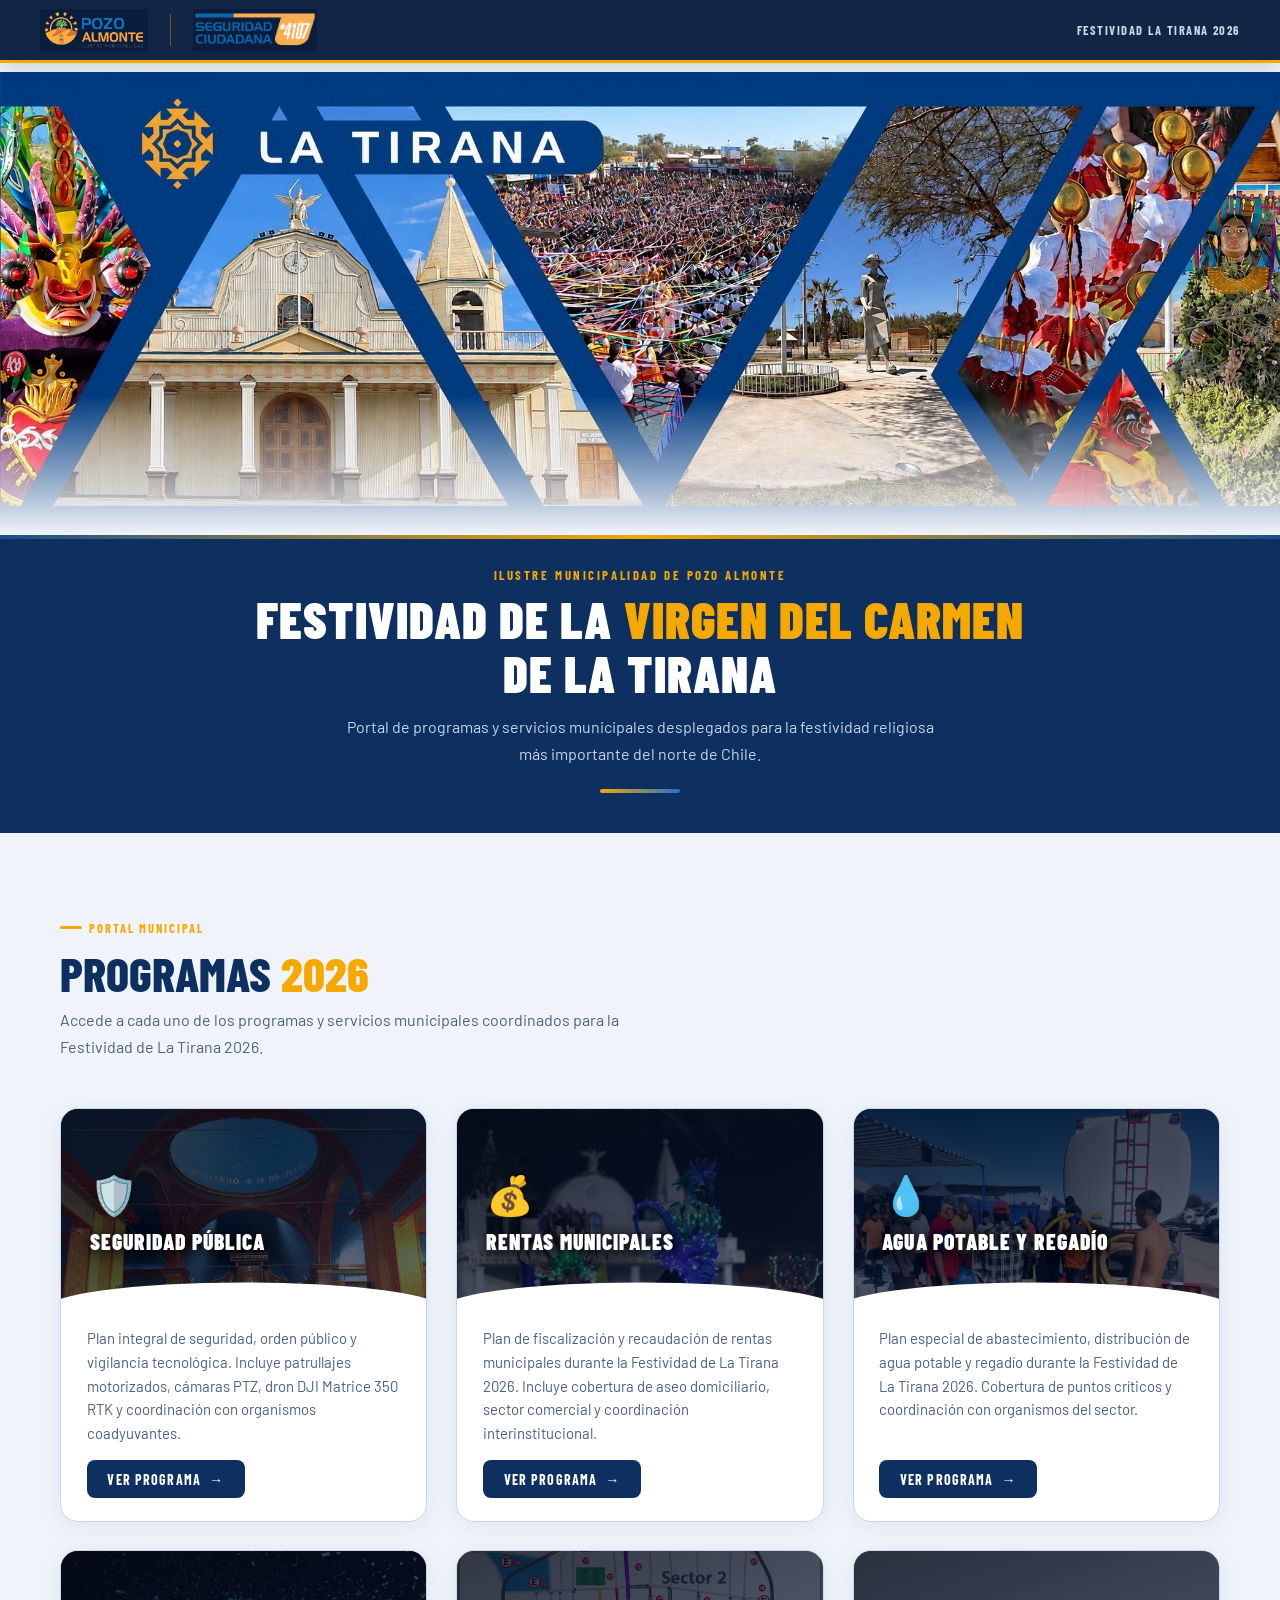
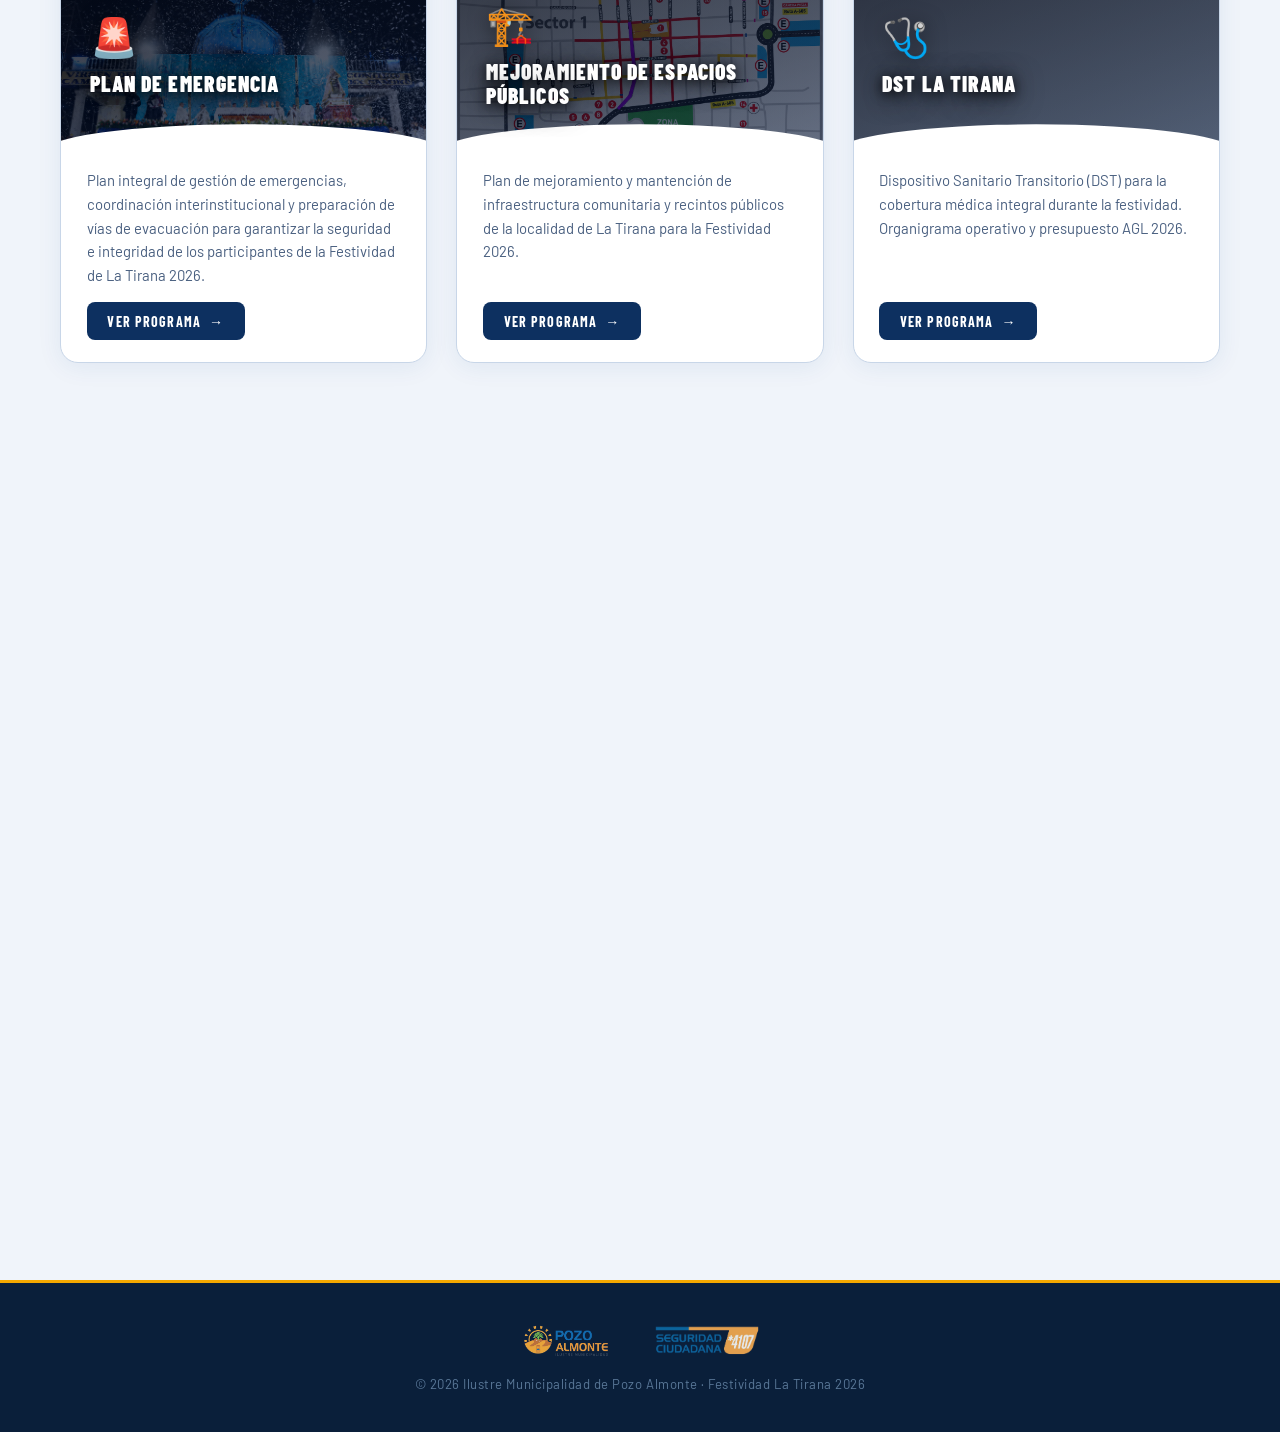
==== index.html @ 6955aa44 "Fix: estructura HTML cards - corrige tags de cierre faltantes - Residuos: elimina </a> duplicado - E" ====
﻿<!DOCTYPE html>
<html lang="es">
<head>
<meta charset="UTF-8">
<meta name="viewport" content="width=device-width, initial-scale=1.0">
<title>Festividad de La Tirana 2026 – Programas Municipales</title>
<link href="https://fonts.googleapis.com/css2?family=Barlow+Condensed:wght@400;600;700;800;900&family=Barlow:wght@300;400;500;600&display=swap" rel="stylesheet">

  <link rel="stylesheet" href="assets/css/index.css">
</head>
<body>

<!-- NAVBAR -->
<nav>
  <div class="nav-logos">
    <img src="[data-uri]" alt="Municipalidad Pozo Almonte">
    <div class="nav-sep"></div>
    <img src="[data-uri]" alt="Seguridad Ciudadana *4107">
  </div>
  <div class="nav-title">Festividad La Tirana 2026</div>
</nav>

<!-- HERO BANNER -->
<div class="hero">
  <img class="hero-img" src="[data-uri]" alt="Festividad de La Tirana 2026">
</div>

<!-- INTRO STRIP -->
<div class="intro-strip">
  <p class="intro-eyebrow">Ilustre Municipalidad de Pozo Almonte</p>
  <h1 class="intro-title">Festividad de la <em>Virgen del Carmen</em><br>de La Tirana</h1>
  <p class="intro-sub">Portal de programas y servicios municipales desplegados para la festividad religiosa m&#225;s importante del norte de Chile.</p>
  <div class="intro-divider"></div>
</div>


<!-- PROGRAMAS -->
<section id="programas">
  <div class="container">
    <div class="section-tag">Portal Municipal</div>
    <h2 class="section-title">Programas <span>2026</span></h2>
    <p class="section-desc">Accede a cada uno de los programas y servicios municipales coordinados para la Festividad de La Tirana 2026.</p>

    <div class="programas-grid">

      <!-- SEGURIDAD PÚBLICA — FEATURED -->
      <a href="PlanSeguridad.html" class="prog-card card-seguridad reveal">
        <div class="prog-card-header">
          <div class="prog-icon">&#x1F6E1;&#xFE0F;</div>
          <h3>Seguridad P&#250;blica</h3>
        </div>
        <div class="prog-card-body">
          <p>Plan integral de seguridad, orden p&#250;blico y vigilancia tecnol&#243;gica. Incluye patrullajes motorizados, c&#225;maras PTZ, dron DJI Matrice 350 RTK y coordinaci&#243;n con organismos coadyuvantes.</p>
          <span class="prog-btn">Ver Programa</span>
        </div>
      </a>

      <!-- RENTAS MUNICIPALES -->
      <a href="PlanRentas.html" class="prog-card card-rentas reveal">
        <div class="prog-card-header">
          <div class="prog-icon">&#x1F4B0;</div>
          <h3>Rentas Municipales</h3>
        </div>
        <div class="prog-card-body">
          <p>Plan de fiscalizaci&#243;n y recaudaci&#243;n de rentas municipales durante la Festividad de La Tirana 2026. Incluye cobertura de aseo domiciliario, sector comercial y coordinaci&#243;n interinstitucional.</p>
          <span class="prog-btn">Ver Programa</span>
        </div>
      </a>

      <!-- AGUA POTABLE Y REGADÍO -->
      <a href="PlanAgua.html" class="prog-card card-agua reveal">
        <div class="prog-card-header">
          <div class="prog-icon">&#x1F4A7;</div>
          <h3>Agua Potable y Regad&#237;o</h3>
        </div>
        <div class="prog-card-body">
          <p>Plan especial de abastecimiento, distribuci&#243;n de agua potable y regad&#237;o durante la Festividad de La Tirana 2026. Cobertura de puntos cr&#237;ticos y coordinaci&#243;n con organismos del sector.</p>
          <span class="prog-btn">Ver Programa</span>
        </div>
      </a>

      <!-- EMERGENCIA -->
      <a href="PlanEmergencia.html" class="prog-card card-emergencia reveal">
        <div class="prog-card-header">
          <div class="prog-icon">&#x1F6A8;</div>
          <h3>Plan de Emergencia</h3>
        </div>
        <div class="prog-card-body">
          <p>Plan integral de gesti&#243;n de emergencias, coordinaci&#243;n interinstitucional y preparaci&#243;n de v&#237;as de evacuaci&#243;n para garantizar la seguridad e integridad de los participantes de la Festividad de La Tirana 2026.</p>
          <span class="prog-btn">Ver Programa</span>
        </div>
      </a>

      <!-- MEJORAMIENTO -->
      <a href="PlanMejoramiento.html" class="prog-card card-mejoramiento reveal">
        <div class="prog-card-header">
          <div class="prog-icon">&#x1F3D7;&#xFE0F;</div>
          <h3>Mejoramiento de Espacios P&#250;blicos</h3>
        </div>
        <div class="prog-card-body">
          <p>Plan de mejoramiento y mantenci&#243;n de infraestructura comunitaria y recintos p&#250;blicos de la localidad de La Tirana para la Festividad 2026.</p>
          <span class="prog-btn">Ver Programa</span>
        </div>
      </a>

      <!-- DISPOSITIVO SALUD DST -->
      <a href="PlanSalud.html" class="prog-card reveal">
        <div class="prog-card-header">
          <div class="prog-icon">&#x1FA7A;</div>
          <h3>DST La Tirana</h3>
        </div>
        <div class="prog-card-body">
          <p>Dispositivo Sanitario Transitorio (DST) para la cobertura m&#233;dica integral durante la festividad. Organigrama operativo y presupuesto AGL 2026.</p>
          <span class="prog-btn">Ver Programa</span>
        </div>
      </a>

      <a href="PlanResiduos.html" class="prog-card card-residuos reveal">
        <div class="prog-card-header">
          <div class="prog-icon">&#x1F6AE;</div>
          <h3>Recolecci&#243;n de Residuos Domiciliarios</h3>
        </div>
        <div class="prog-card-body">
          <p>Programa de limpieza y mantenci&#243;n de espacios p&#250;blicos, instalaci&#243;n de contenedores y coordinaci&#243;n de cuadrillas durante los d&#237;as de mayor concurrencia.</p>
          <span class="prog-btn">Ver Programa</span>
        </div>
      </a>

      <div class="prog-card reveal">
        <div class="prog-card-header">
          <div class="prog-icon">&#x1F6D1;</div>
          <h3>Estacionamientos</h3>
        </div>
        <div class="prog-card-body">
          <p>Plan de control y organizaci&#243;n de estacionamientos en la localidad de La Tirana, garantizando el orden vial y la seguridad de los asistentes durante la festividad.</p>
          <span class="prog-btn" style="background:#6080a0;cursor:default;">Pr&#243;ximamente</span>
        </div>
      </div>

      <div class="prog-card reveal">
        <div class="prog-card-header">
          <div class="prog-icon">&#x1F6A7;</div>
          <h3>Barreras</h3>
        </div>
        <div class="prog-card-body">
          <p>Instalaci&#243;n de barreras para el control de acceso al poblado de La Tirana, regulando el ingreso vehicular y peatonal durante el desarrollo de la festividad.</p>
          <span class="prog-btn" style="background:#6080a0;cursor:default;">Pr&#243;ximamente</span>
        </div>
      </div>

      <div class="prog-card reveal">
        <div class="prog-card-header">
          <div class="prog-icon">&#x1F91D;</div>
          <h3>Atenci&#243;n al Peregrino</h3>
        </div>
        <div class="prog-card-body">
          <p>Puntos de informaci&#243;n, orientaci&#243;n y asistencia social para peregrinos y visitantes, con especial atenci&#243;n a adultos mayores, discapacitados y menores.</p>
          <span class="prog-btn" style="background:#6080a0;cursor:default;">Pr&#243;ximamente</span>
        </div>
      </div>

    </div>
  </div>
</section>

<!-- FOOTER -->
<footer>
  <div style="display:flex;justify-content:center;align-items:center;flex-wrap:wrap;gap:1rem;">
    <img src="[data-uri]" alt="Municipalidad Pozo Almonte">
    <img src="[data-uri]" alt="Seguridad Ciudadana">
  </div>
  <p class="footer-copy">&#169; 2026 Ilustre Municipalidad de Pozo Almonte &#183; Festividad La Tirana 2026</p>
</footer>


  <script src="assets/js/index.js"></script>
</body>
</html>
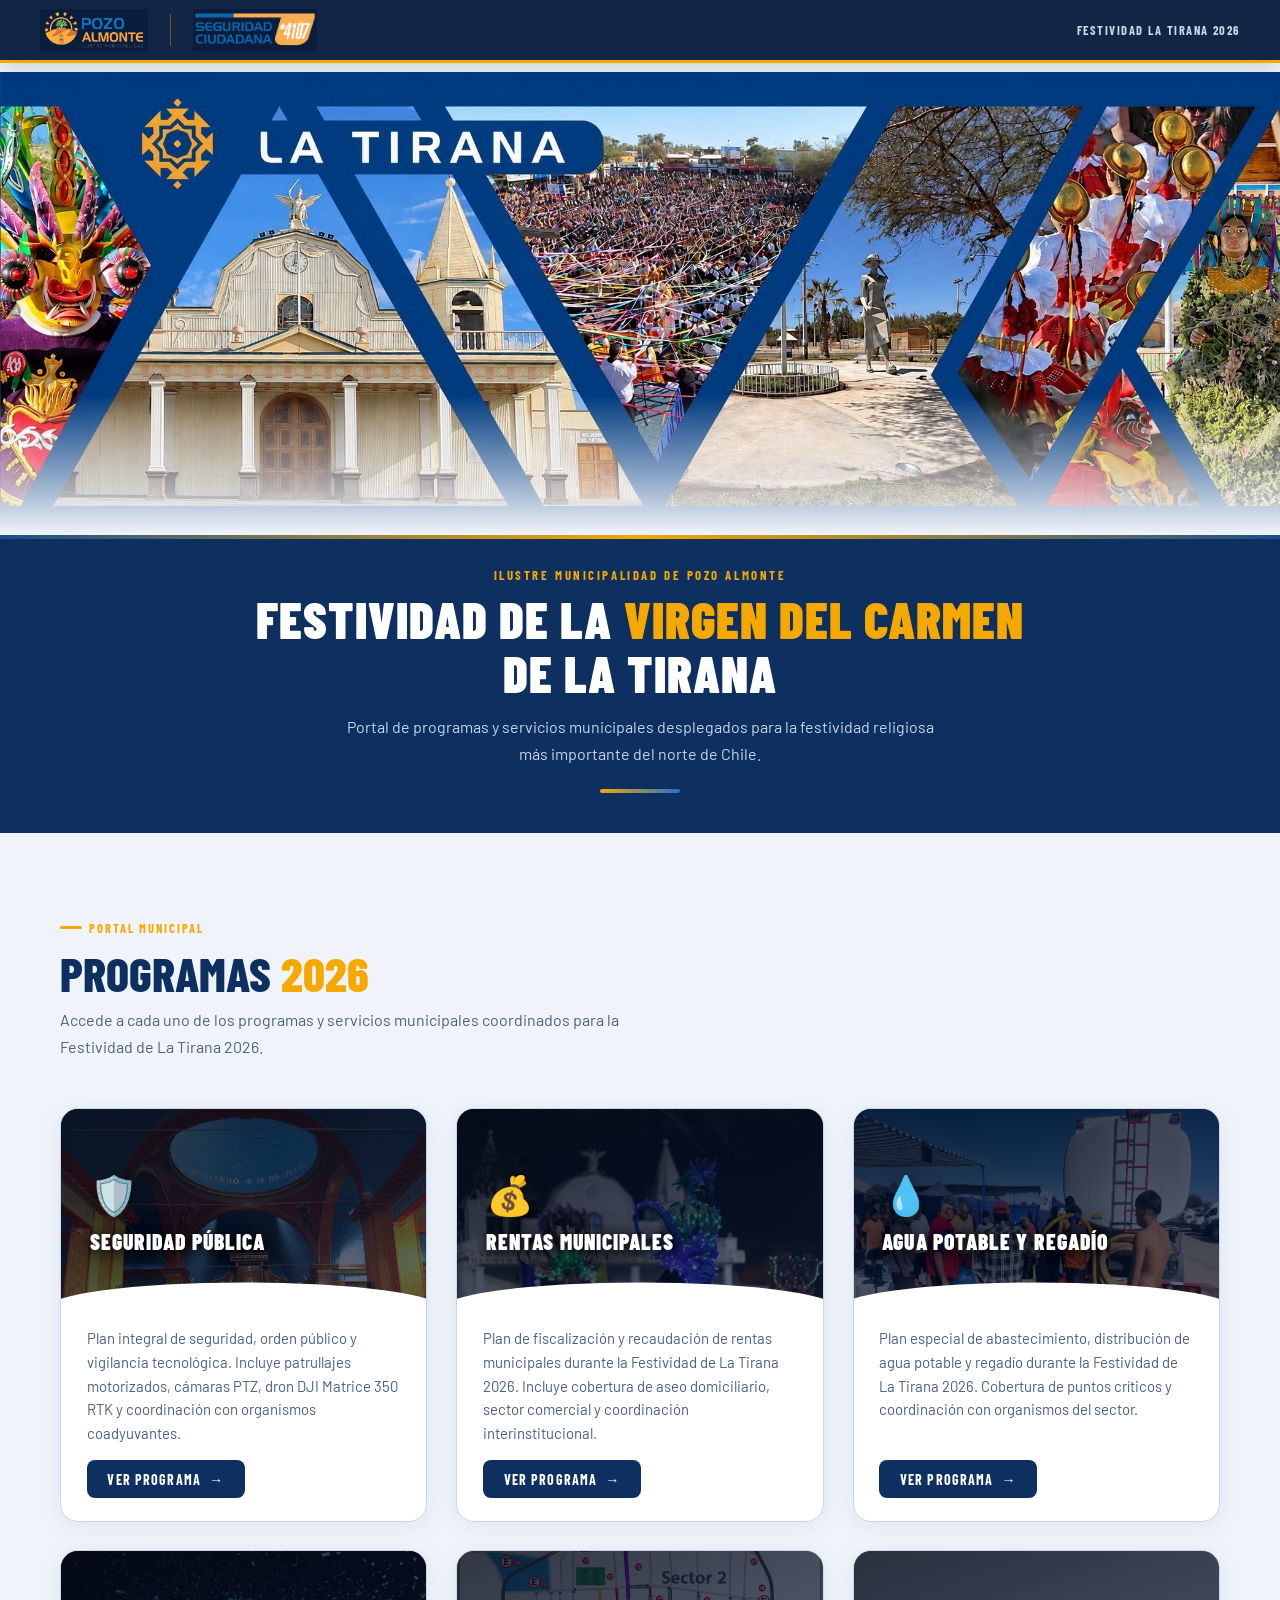
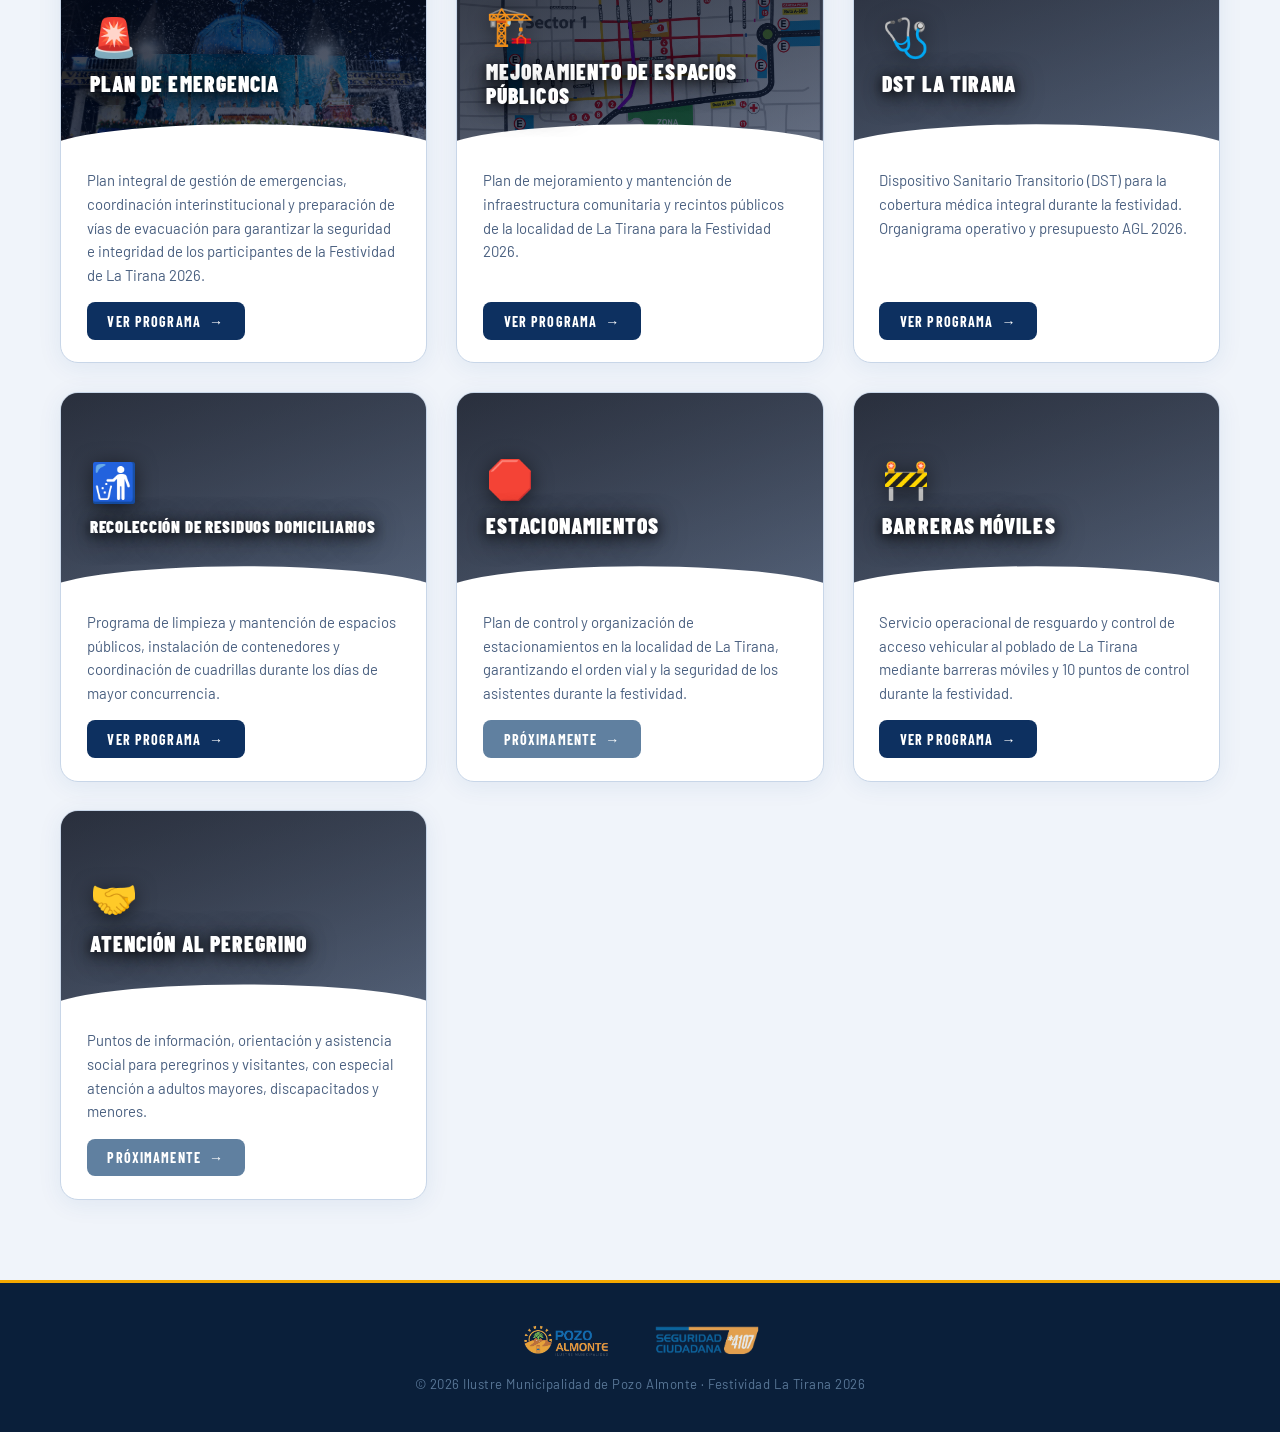
==== commit d65aebd8: "Agrega PlanBarreras y actualiza PlanRentas, PlanMejoramiento e index - PlanBarreras.html: nuevo plan" ====
--- a/index.html
+++ b/index.html
@@ -137,16 +137,16 @@
         </div>
       </div>
 
-      <div class="prog-card reveal">
+      <a href="PlanBarreras.html" class="prog-card card-barreras reveal">
         <div class="prog-card-header">
           <div class="prog-icon">&#x1F6A7;</div>
-          <h3>Barreras</h3>
+          <h3>Barreras M&#243;viles</h3>
         </div>
         <div class="prog-card-body">
-          <p>Instalaci&#243;n de barreras para el control de acceso al poblado de La Tirana, regulando el ingreso vehicular y peatonal durante el desarrollo de la festividad.</p>
-          <span class="prog-btn" style="background:#6080a0;cursor:default;">Pr&#243;ximamente</span>
+          <p>Servicio operacional de resguardo y control de acceso vehicular al poblado de La Tirana mediante barreras m&#243;viles y 10 puntos de control durante la festividad.</p>
+          <span class="prog-btn">Ver Programa</span>
         </div>
-      </div>
+      </a>
 
       <div class="prog-card reveal">
         <div class="prog-card-header">
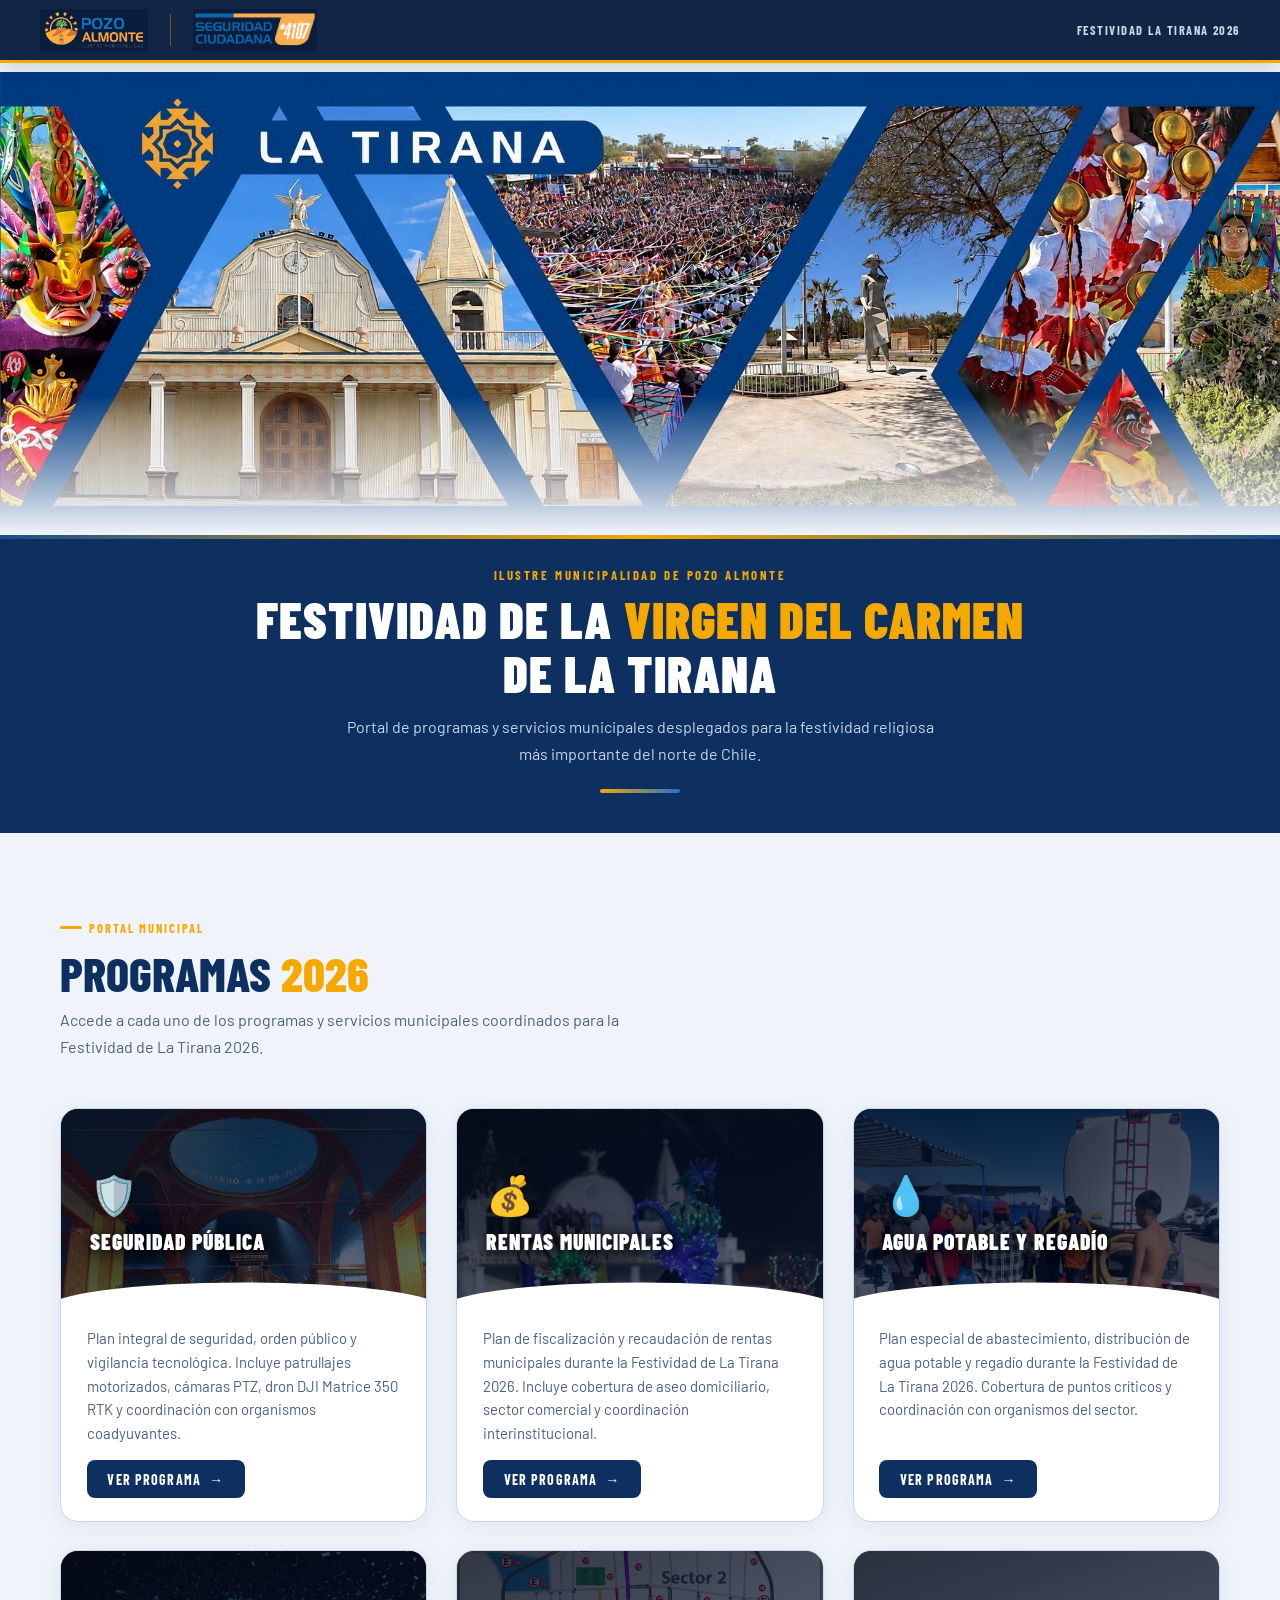
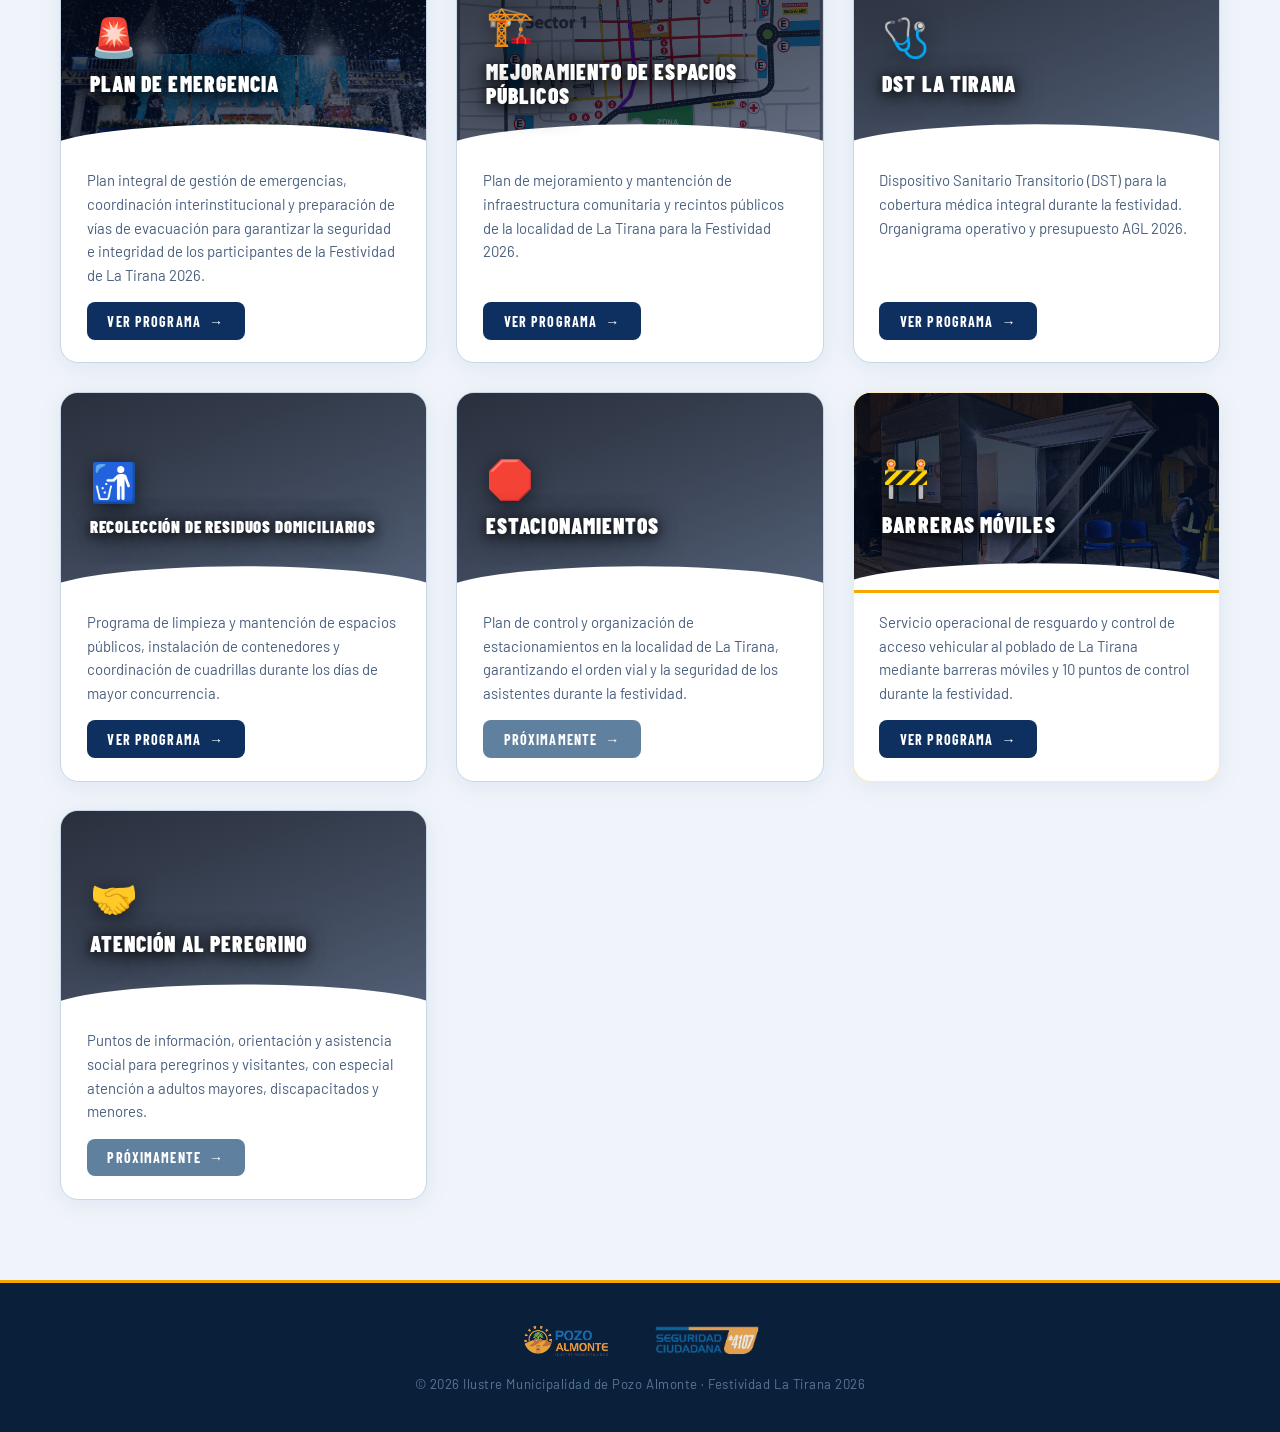
==== commit a27f6478: "index: card Barreras Móviles con imagen hero y diseño consistente - Inline background-image con Barr" ====
--- a/index.html
+++ b/index.html
@@ -138,7 +138,7 @@
       </div>
 
       <a href="PlanBarreras.html" class="prog-card card-barreras reveal">
-        <div class="prog-card-header">
+        <div class="prog-card-header" style="background-image:linear-gradient(160deg,rgba(4,9,22,0.62) 0%,rgba(5,18,50,0.48) 100%),url(assets/img/Barreras.png);background-size:cover;background-position:center;">
           <div class="prog-icon">&#x1F6A7;</div>
           <h3>Barreras M&#243;viles</h3>
         </div>
--- a/assets/css/index.css
+++ b/assets/css/index.css
@@ -292,3 +292,15 @@
 .card-salud { border-color: rgba(13,124,110,0.3); }
   .card-residuos .prog-card-header h3 { font-size: 1.05rem; }
 .card-salud:hover { border-color: #1aaa96; box-shadow: 0 18px 50px rgba(13,124,110,0.22); }
+
+/* BARRERAS MÓVILES */
+.card-barreras .prog-card-header {
+  background:
+    linear-gradient(160deg, rgba(4,9,22,0.62) 0%, rgba(5,18,50,0.48) 100%),
+    url('../img/Barreras.png');
+  background-size: cover;
+  background-position: center;
+  border-bottom: 3px solid #F5A800;
+}
+.card-barreras { border-color: rgba(245,168,0,0.25); }
+.card-barreras:hover { border-color: #F5A800; box-shadow: 0 18px 50px rgba(245,168,0,0.18); }
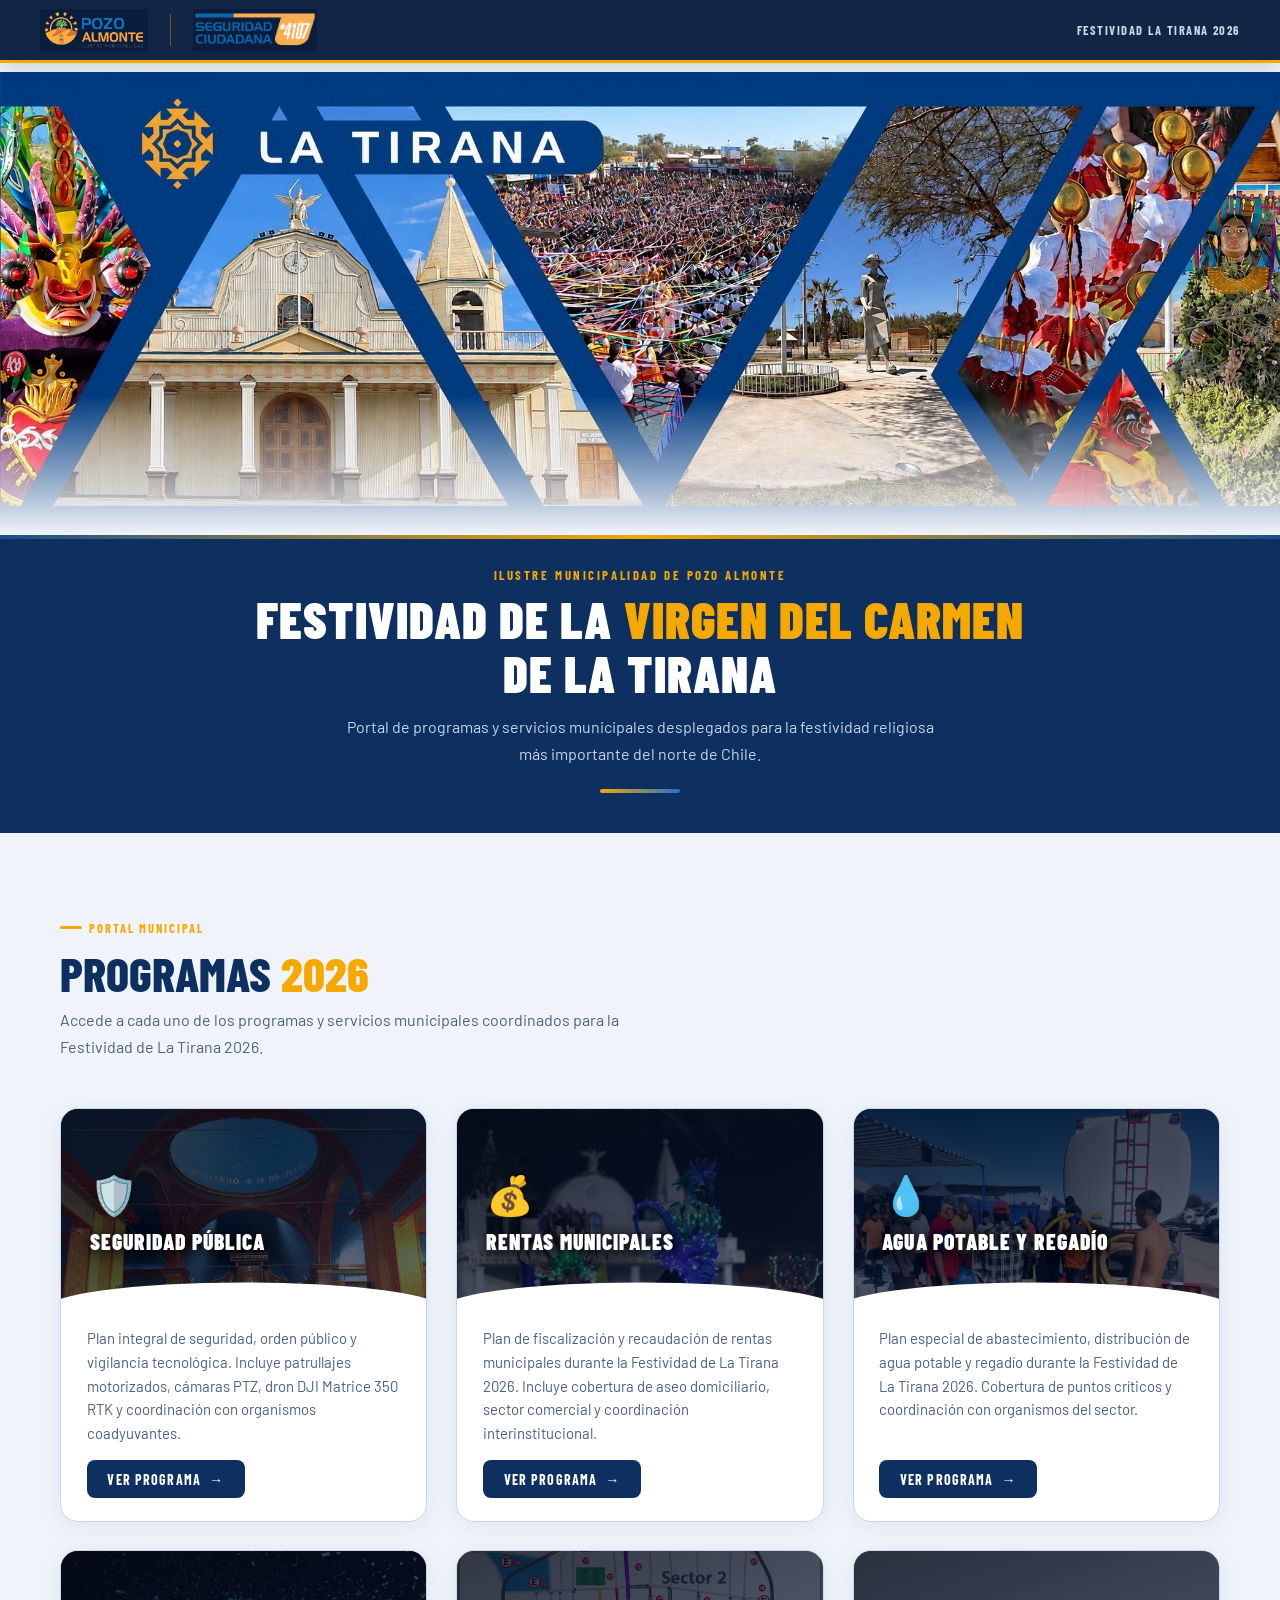
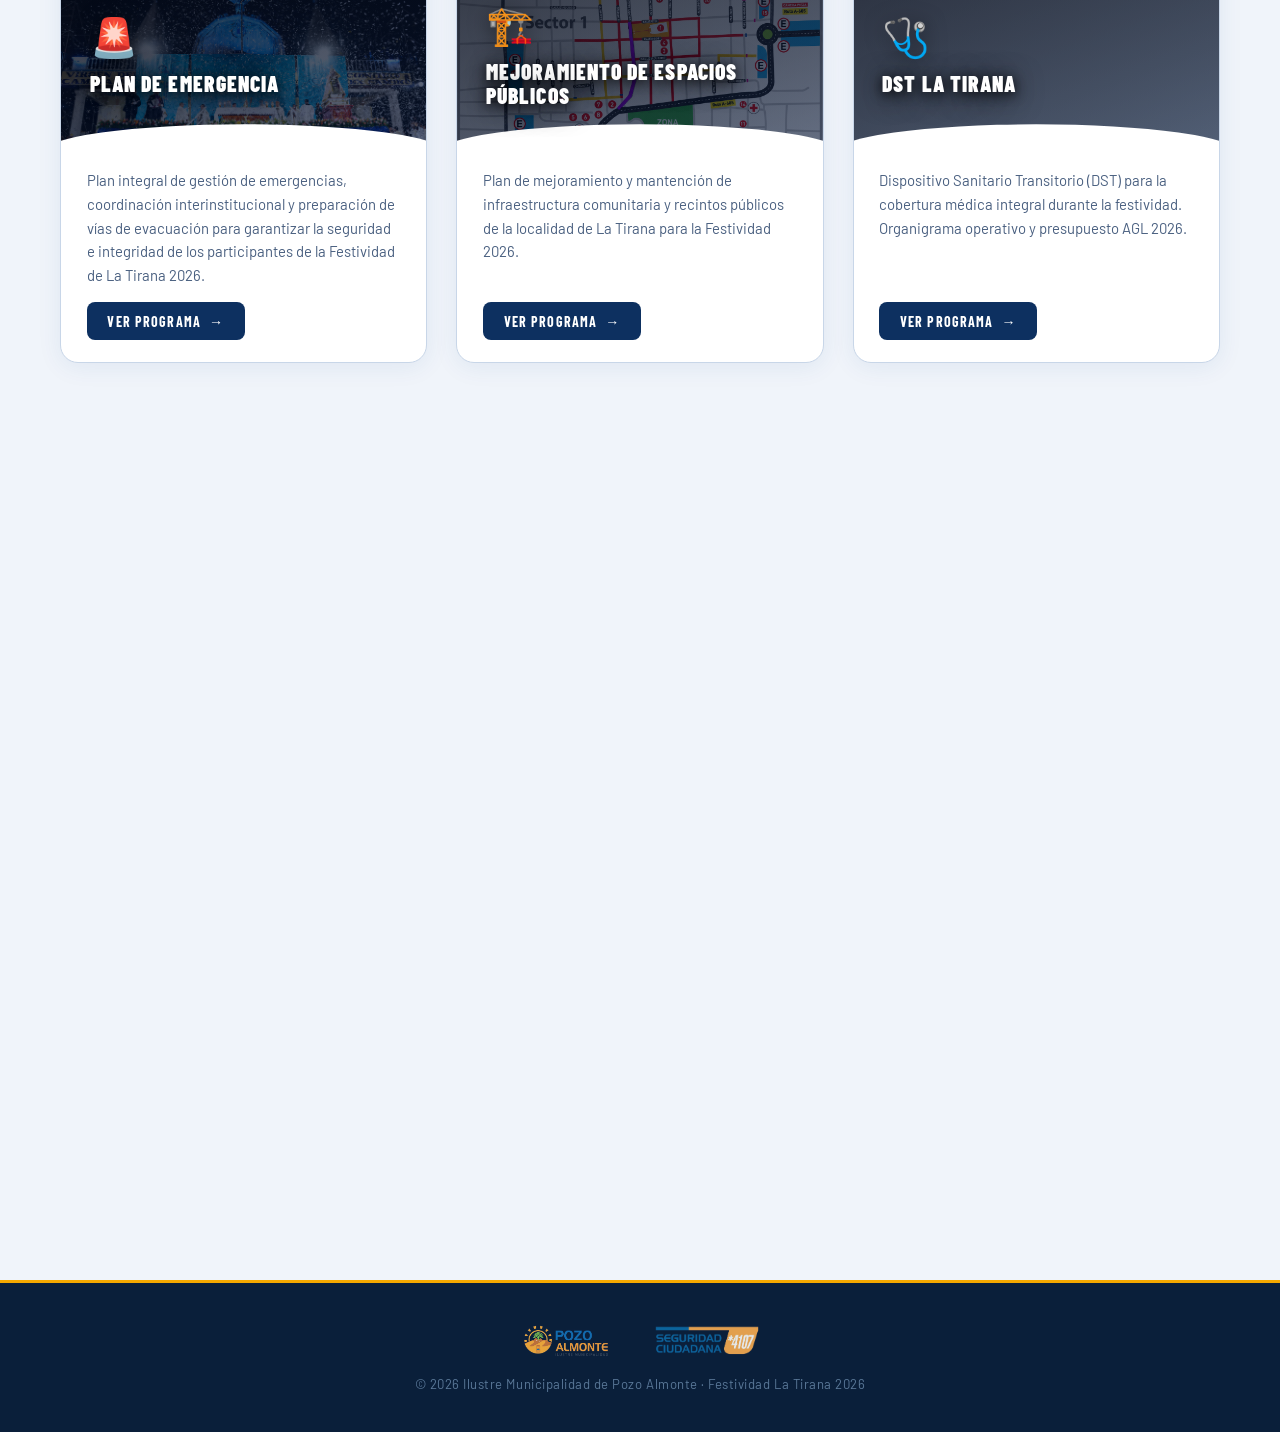
==== commit ba3ba3d3: "PlanResiduos: mapa BASURA, presupuesto completo y ajustes generales - Hero con imagen Recoleccion.pn" ====
--- a/index.html
+++ b/index.html
@@ -116,7 +116,7 @@
       </a>
 
       <a href="PlanResiduos.html" class="prog-card card-residuos reveal">
-        <div class="prog-card-header">
+        <div class="prog-card-header" style="background-image:linear-gradient(160deg,rgba(4,9,22,0.62) 0%,rgba(5,18,50,0.48) 100%),url(assets/img/Recoleccion.png);background-size:cover;background-position:center;">
           <div class="prog-icon">&#x1F6AE;</div>
           <h3>Recolecci&#243;n de Residuos Domiciliarios</h3>
         </div>
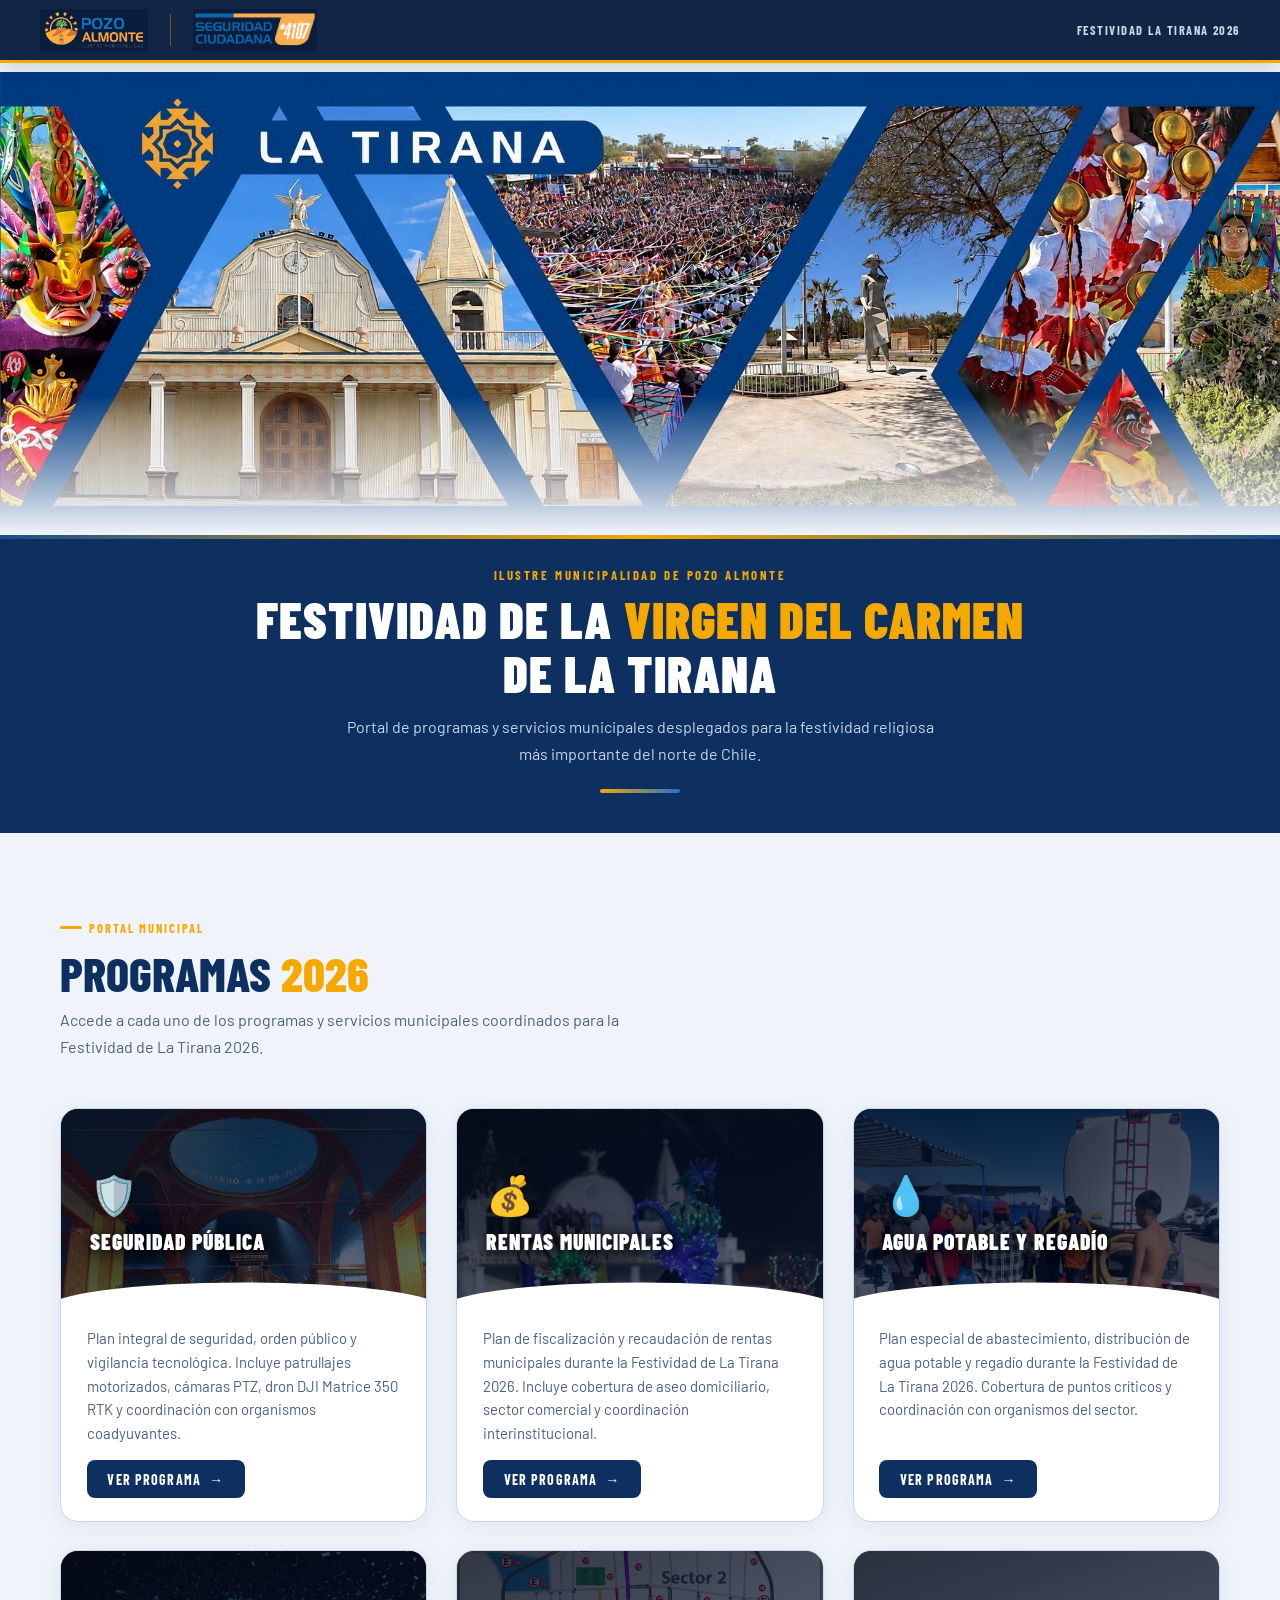
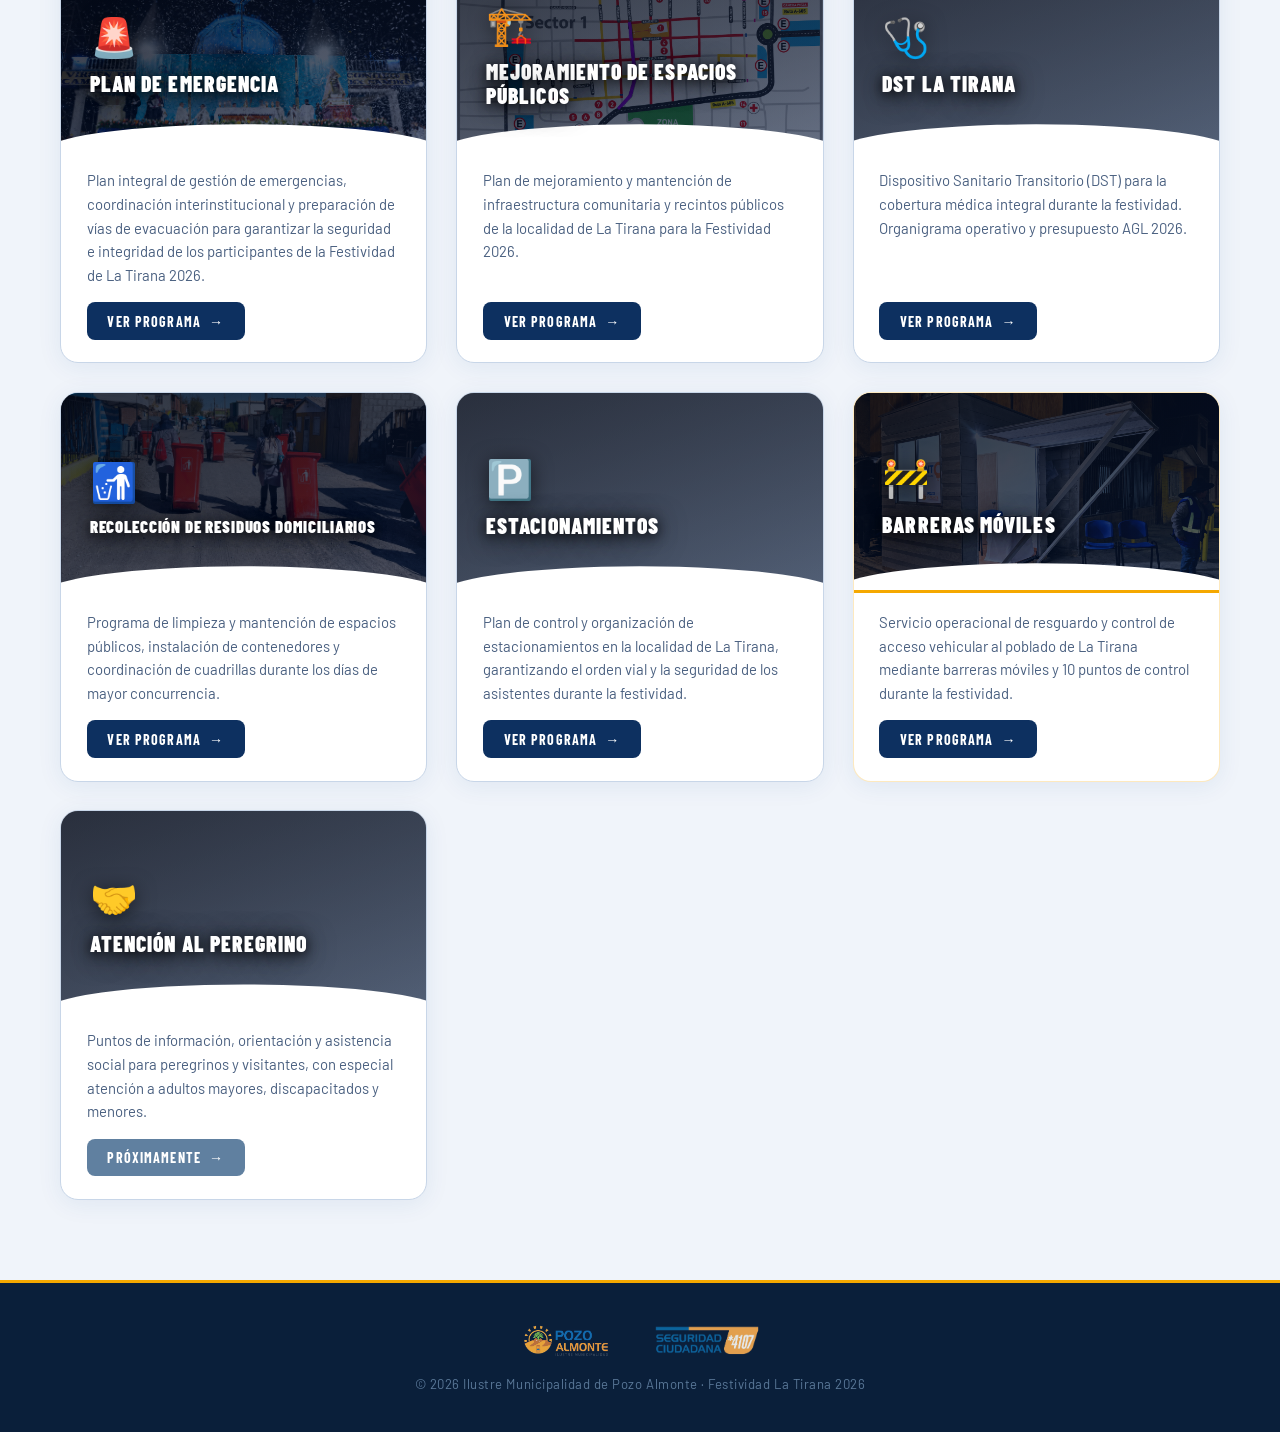
==== commit 5f4c7ce8: "PlanEstacionamientos: página completa con mapa KMZ, organigrama, materiales y gadgets de tarifas - N" ====
--- a/index.html
+++ b/index.html
@@ -126,16 +126,16 @@
         </div>
       </a>
 
-      <div class="prog-card reveal">
+      <a href="PlanEstacionamientos.html" class="prog-card card-estacionamientos reveal">
         <div class="prog-card-header">
-          <div class="prog-icon">&#x1F6D1;</div>
+          <div class="prog-icon">&#x1F17F;&#xFE0F;</div>
           <h3>Estacionamientos</h3>
         </div>
         <div class="prog-card-body">
           <p>Plan de control y organizaci&#243;n de estacionamientos en la localidad de La Tirana, garantizando el orden vial y la seguridad de los asistentes durante la festividad.</p>
-          <span class="prog-btn" style="background:#6080a0;cursor:default;">Pr&#243;ximamente</span>
+          <span class="prog-btn">Ver Programa</span>
         </div>
-      </div>
+      </a>
 
       <a href="PlanBarreras.html" class="prog-card card-barreras reveal">
         <div class="prog-card-header" style="background-image:linear-gradient(160deg,rgba(4,9,22,0.62) 0%,rgba(5,18,50,0.48) 100%),url(assets/img/Barreras.png);background-size:cover;background-position:center;">
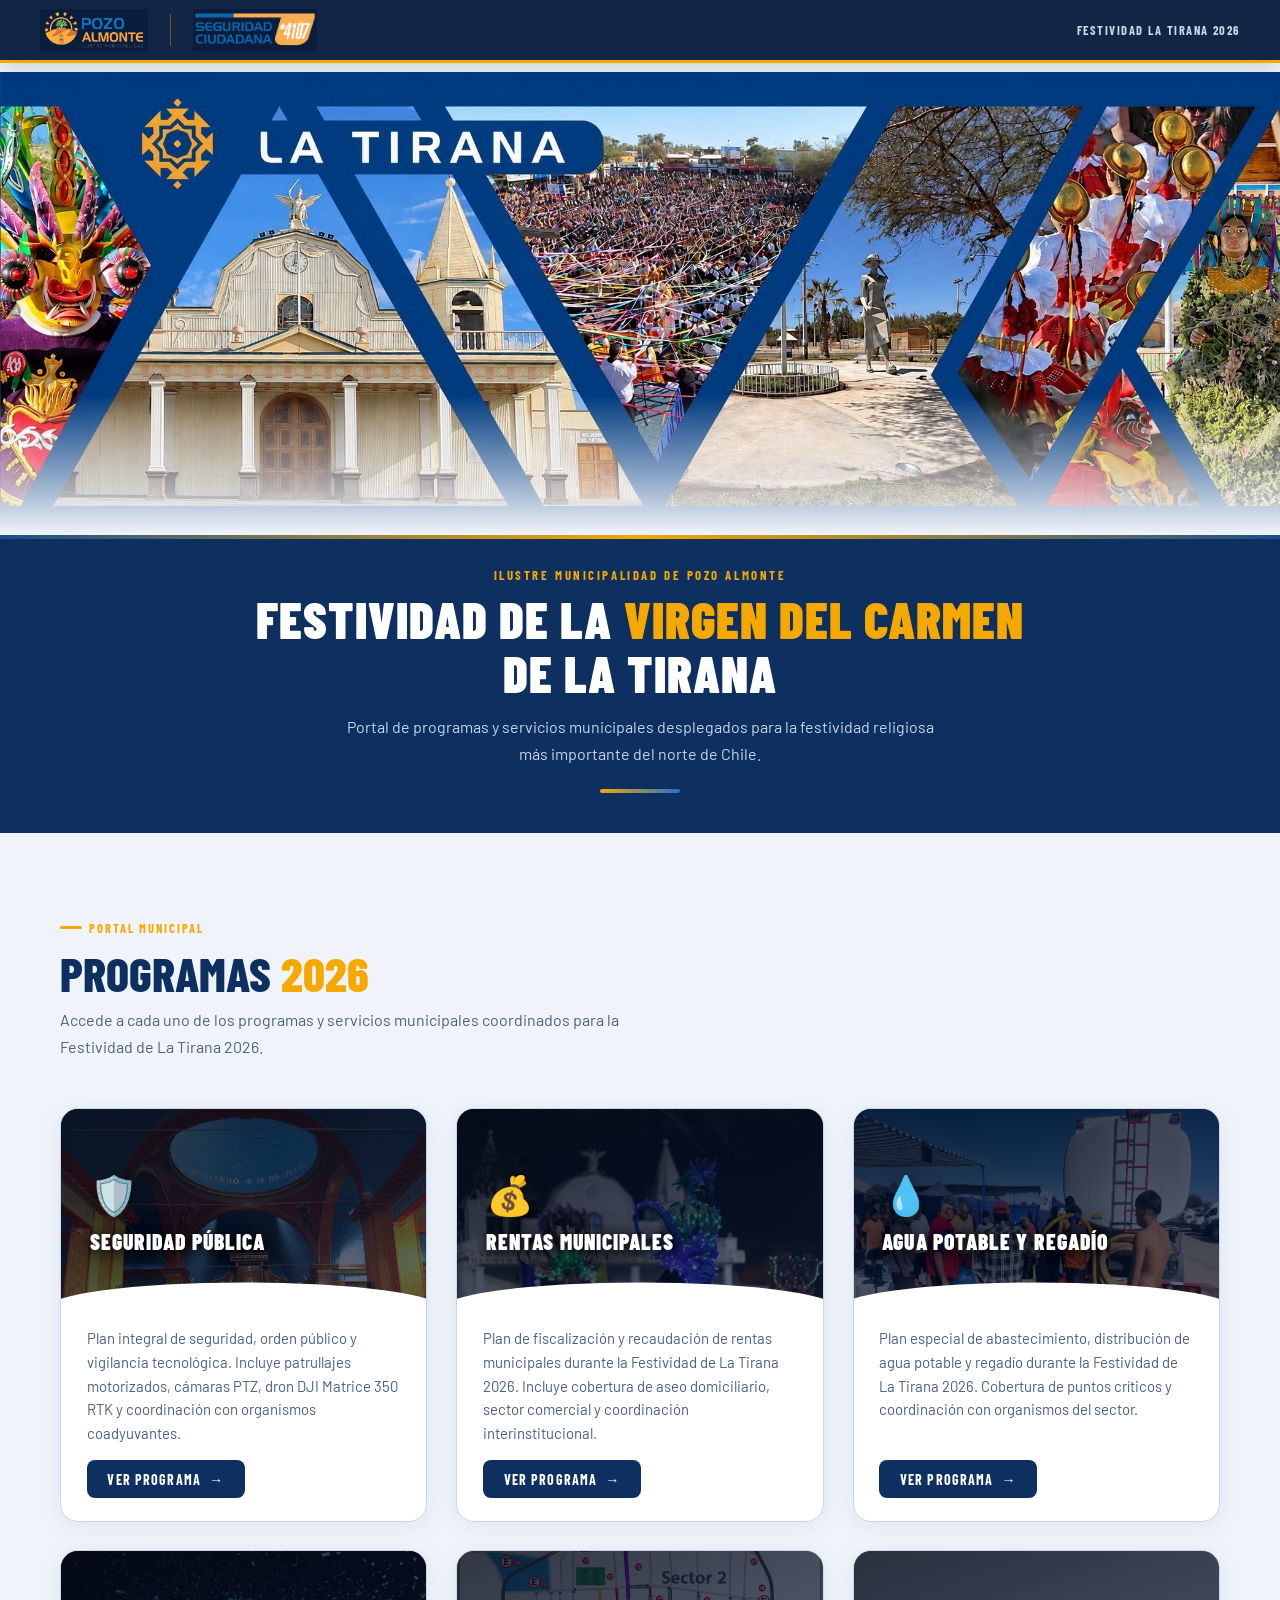
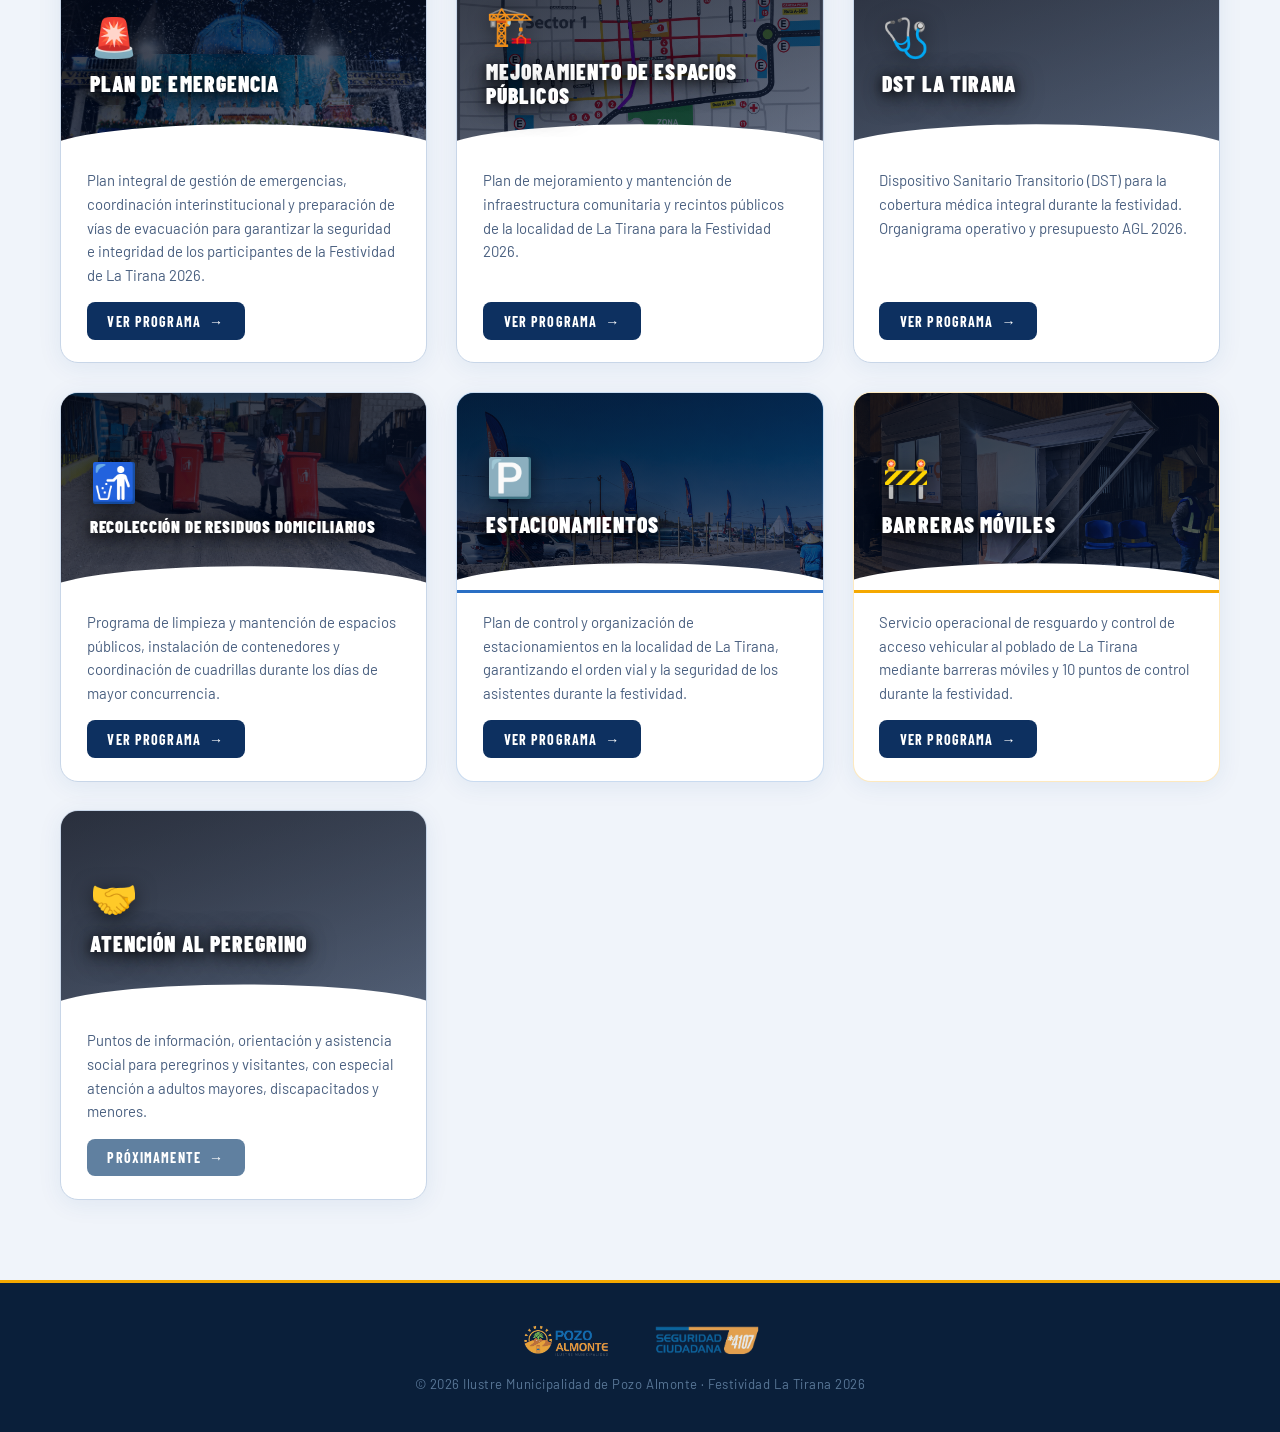
==== commit 8c40109f: "PlanEstacionamientos: hero imagen, nav y footer de PlanRentas, cards index actualizados - Hero: imag" ====
--- a/index.html
+++ b/index.html
@@ -127,7 +127,7 @@
       </a>
 
       <a href="PlanEstacionamientos.html" class="prog-card card-estacionamientos reveal">
-        <div class="prog-card-header">
+        <div class="prog-card-header" style="background-image:linear-gradient(160deg,rgba(4,9,22,0.62) 0%,rgba(5,18,50,0.48) 100%),url(assets/img/Estacionamientos.png);background-size:cover;background-position:center;">
           <div class="prog-icon">&#x1F17F;&#xFE0F;</div>
           <h3>Estacionamientos</h3>
         </div>
--- a/assets/css/index.css
+++ b/assets/css/index.css
@@ -304,3 +304,15 @@
 }
 .card-barreras { border-color: rgba(245,168,0,0.25); }
 .card-barreras:hover { border-color: #F5A800; box-shadow: 0 18px 50px rgba(245,168,0,0.18); }
+
+/* ESTACIONAMIENTOS */
+.card-estacionamientos .prog-card-header {
+  background:
+    linear-gradient(160deg, rgba(5,12,28,0.72) 0%, rgba(10,30,70,0.60) 50%, rgba(5,12,28,0.75) 100%),
+    url('../img/Estacionamientos.png');
+  background-size: cover;
+  background-position: center;
+  border-bottom: 3px solid #2a6fc4;
+}
+.card-estacionamientos { border-color: rgba(42,111,196,0.25); }
+.card-estacionamientos:hover { border-color: #2a6fc4; box-shadow: 0 18px 50px rgba(42,111,196,0.22); }
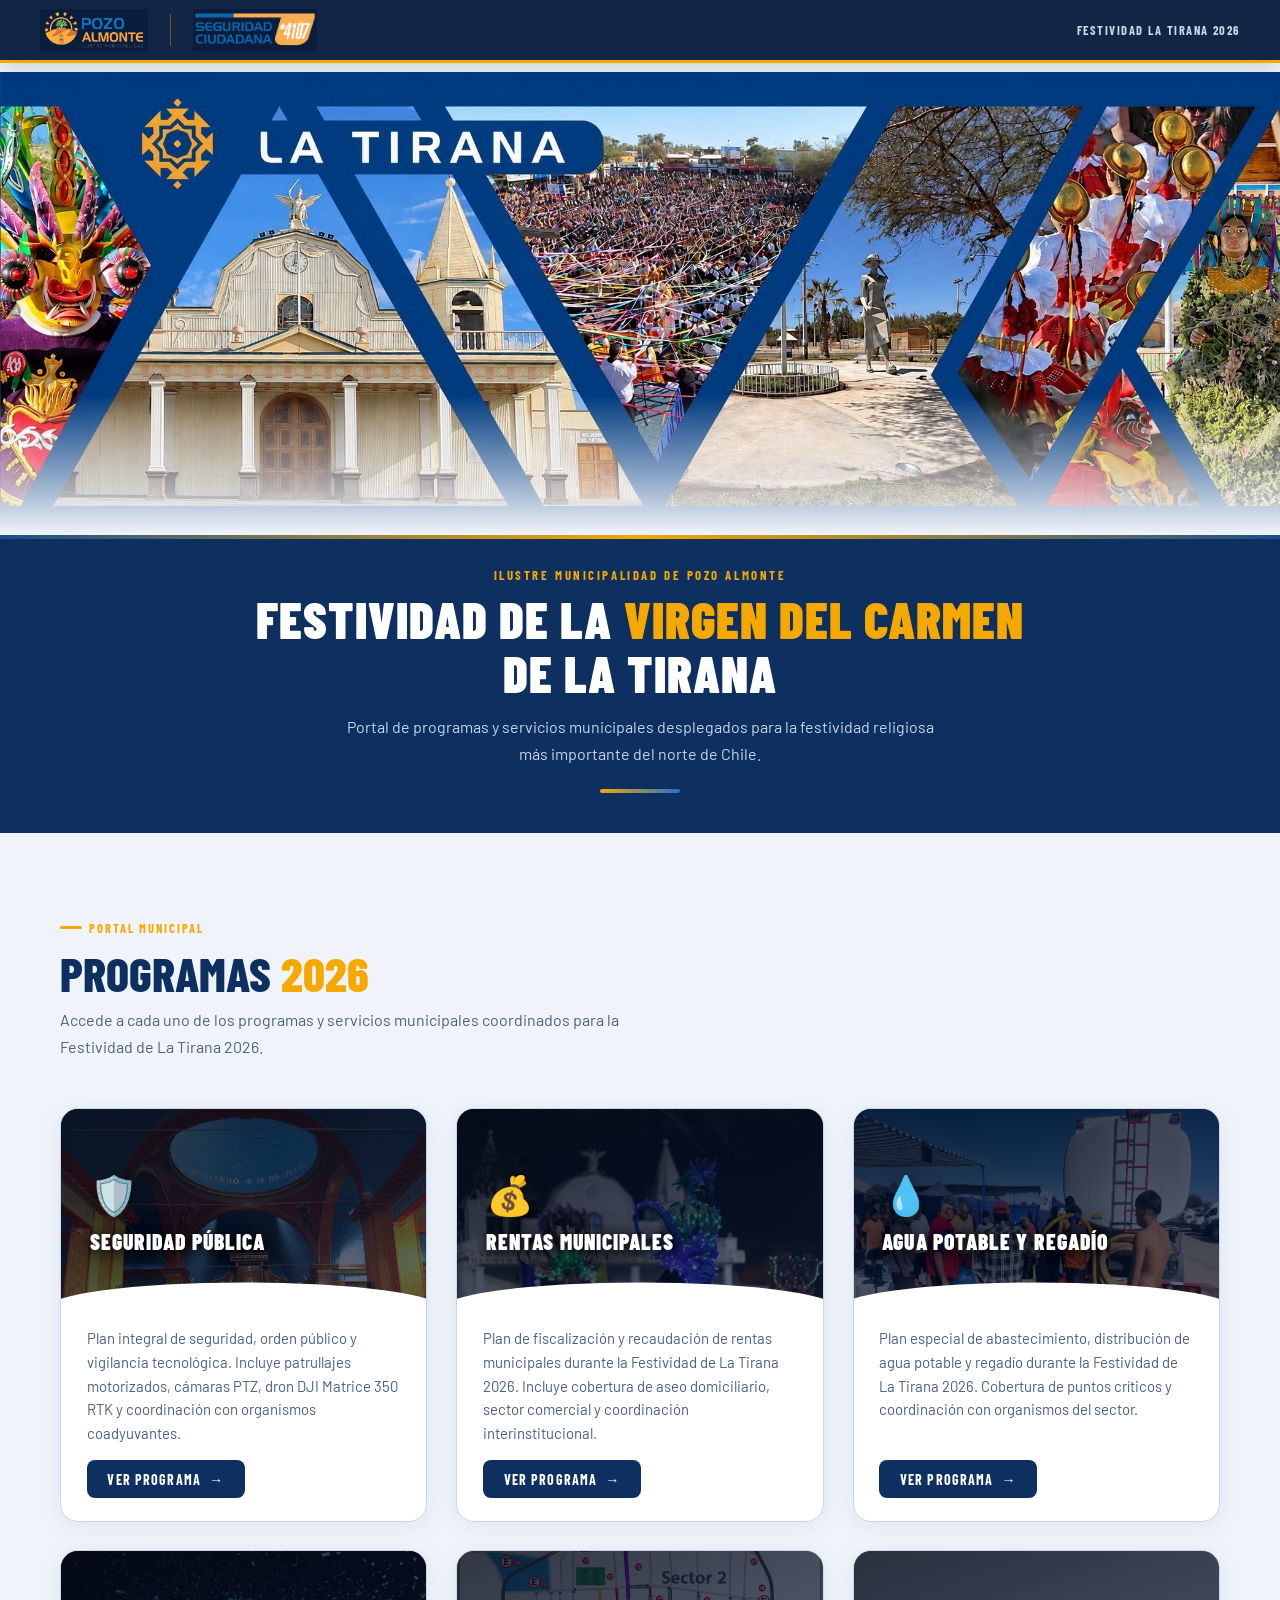
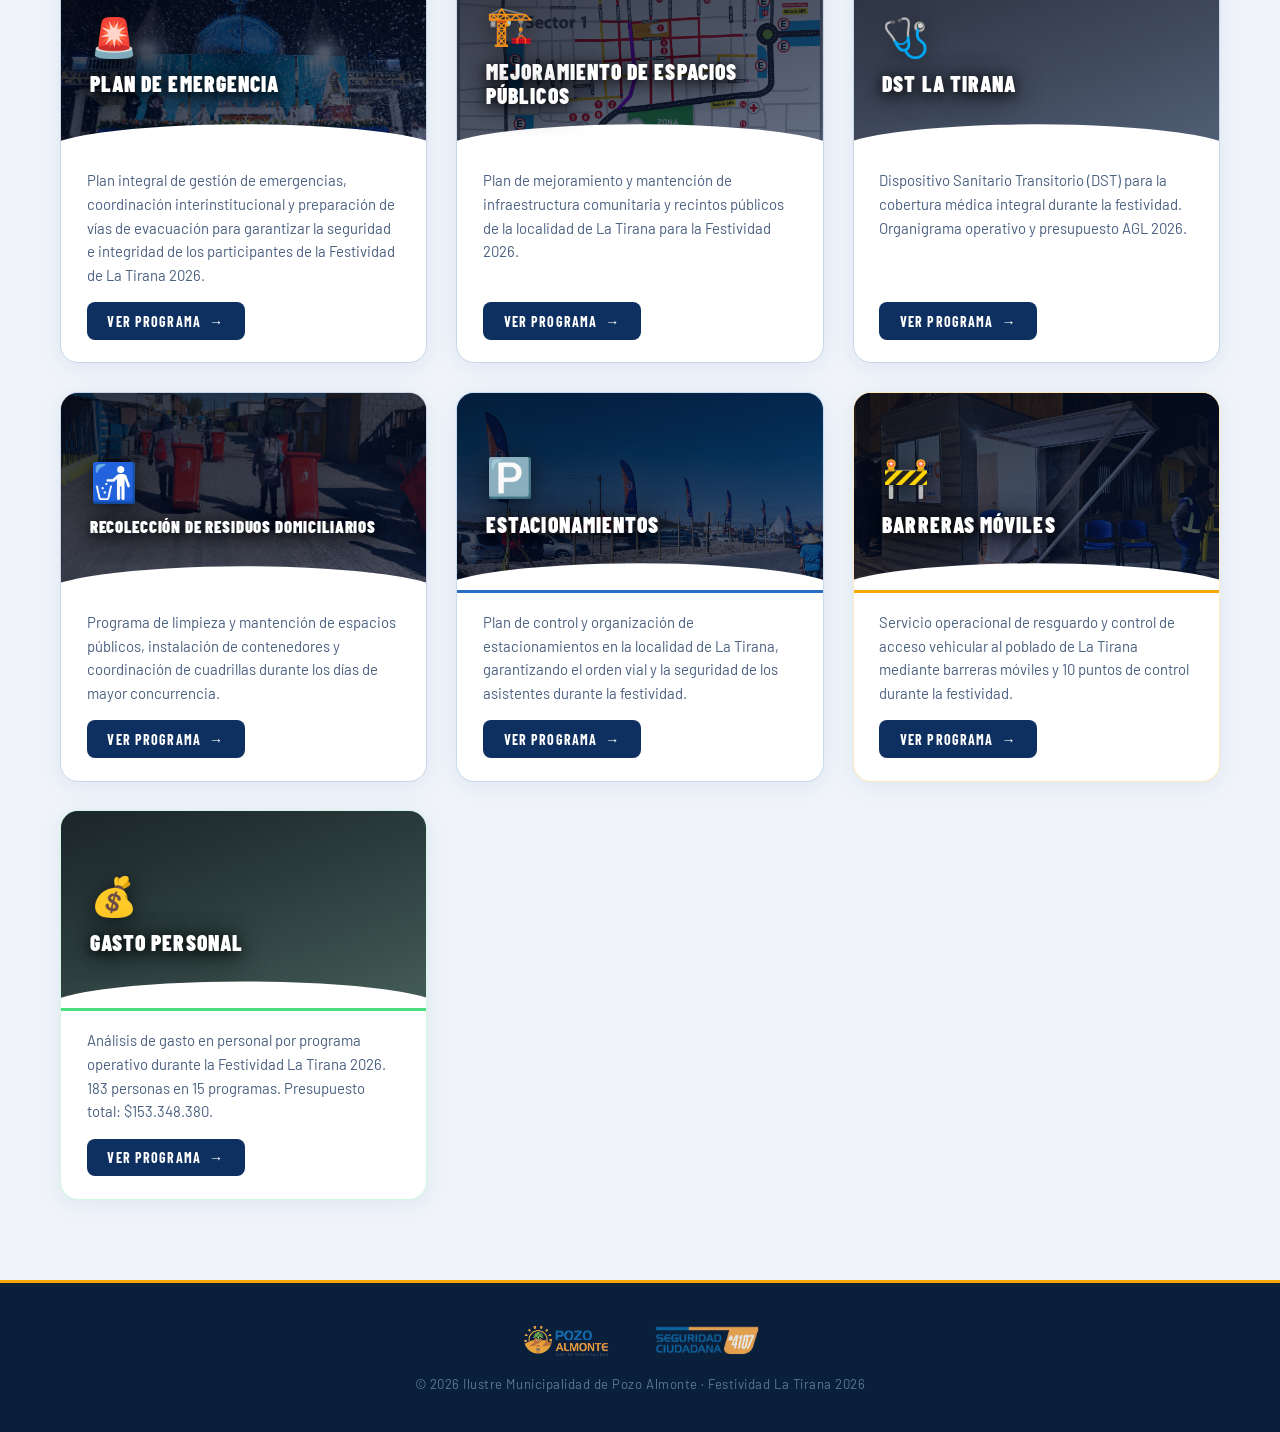
==== commit b0615ba2: "PlanPersonal: análisis gasto en personal con gadgets, tabla y tasas de referencia - Nuevo PlanPerson" ====
--- a/index.html
+++ b/index.html
@@ -148,16 +148,16 @@
         </div>
       </a>
 
-      <div class="prog-card reveal">
+      <a href="PlanPersonal.html" class="prog-card card-personal reveal">
         <div class="prog-card-header">
-          <div class="prog-icon">&#x1F91D;</div>
-          <h3>Atenci&#243;n al Peregrino</h3>
+          <div class="prog-icon">&#x1F4B0;</div>
+          <h3>Gasto Personal</h3>
         </div>
         <div class="prog-card-body">
-          <p>Puntos de informaci&#243;n, orientaci&#243;n y asistencia social para peregrinos y visitantes, con especial atenci&#243;n a adultos mayores, discapacitados y menores.</p>
-          <span class="prog-btn" style="background:#6080a0;cursor:default;">Pr&#243;ximamente</span>
+          <p>An&aacute;lisis de gasto en personal por programa operativo durante la Festividad La Tirana 2026. 183 personas en 15 programas. Presupuesto total: $153.348.380.</p>
+          <span class="prog-btn">Ver Programa</span>
         </div>
-      </div>
+      </a>
 
     </div>
   </div>
--- a/assets/css/index.css
+++ b/assets/css/index.css
@@ -316,3 +316,11 @@
 }
 .card-estacionamientos { border-color: rgba(42,111,196,0.25); }
 .card-estacionamientos:hover { border-color: #2a6fc4; box-shadow: 0 18px 50px rgba(42,111,196,0.22); }
+
+/* GASTO PERSONAL */
+.card-personal .prog-card-header {
+  background: linear-gradient(160deg, rgba(4,22,10,0.80) 0%, rgba(8,50,18,0.65) 100%);
+  border-bottom: 3px solid #4ade80;
+}
+.card-personal { border-color: rgba(74,222,128,0.25); }
+.card-personal:hover { border-color: #4ade80; box-shadow: 0 18px 50px rgba(74,222,128,0.18); }
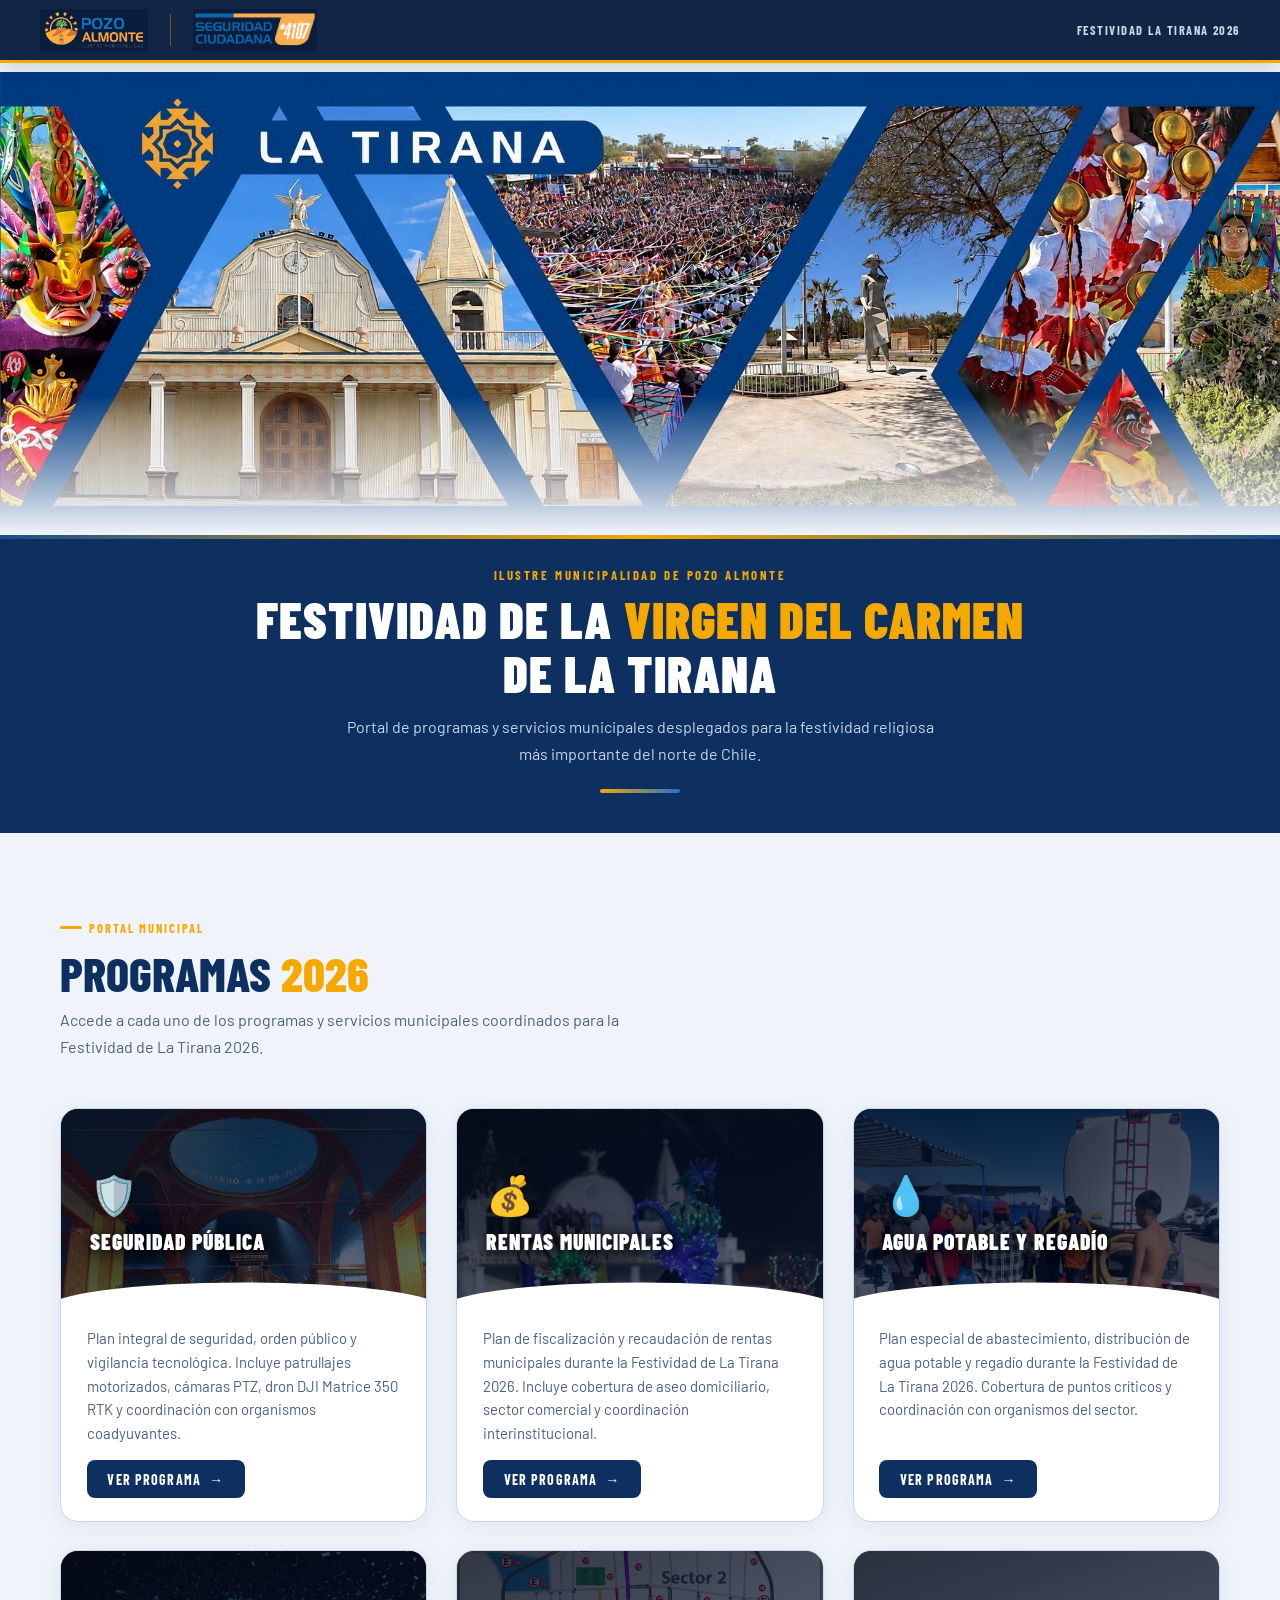
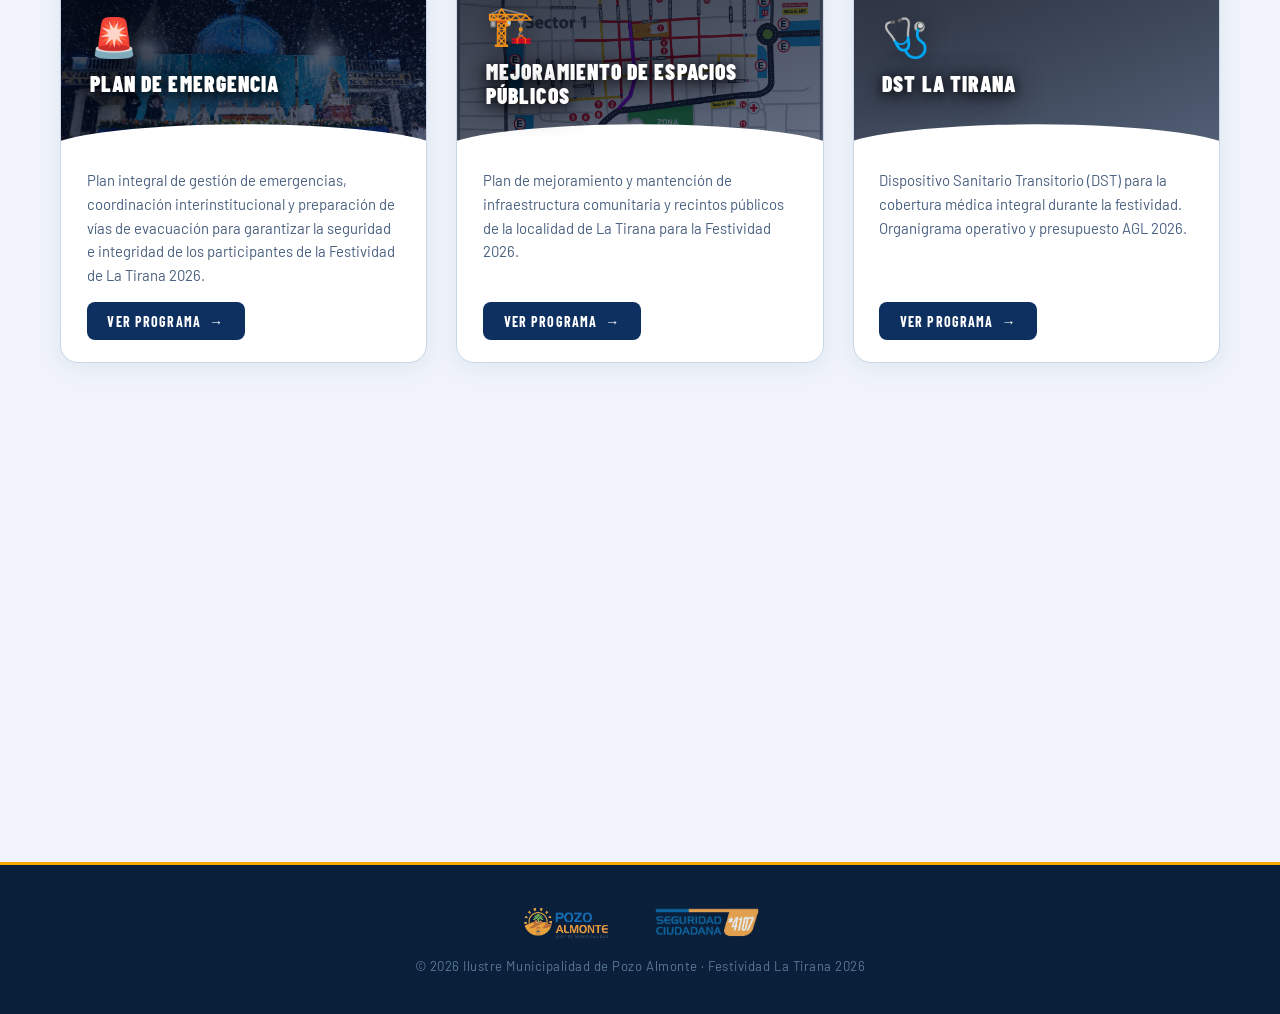
==== commit 18268644: "index: ocultar card Gasto Personal, corregir bordes cards Estacionamientos, Barreras y Personal - El" ====
--- a/index.html
+++ b/index.html
@@ -148,7 +148,7 @@
         </div>
       </a>
 
-      <a href="PlanPersonal.html" class="prog-card card-personal reveal">
+      <a href="PlanPersonal.html" class="prog-card card-personal reveal" style="display:none;">
         <div class="prog-card-header">
           <div class="prog-icon">&#x1F4B0;</div>
           <h3>Gasto Personal</h3>
--- a/assets/css/index.css
+++ b/assets/css/index.css
@@ -300,7 +300,6 @@
     url('../img/Barreras.png');
   background-size: cover;
   background-position: center;
-  border-bottom: 3px solid #F5A800;
 }
 .card-barreras { border-color: rgba(245,168,0,0.25); }
 .card-barreras:hover { border-color: #F5A800; box-shadow: 0 18px 50px rgba(245,168,0,0.18); }
@@ -308,19 +307,17 @@
 /* ESTACIONAMIENTOS */
 .card-estacionamientos .prog-card-header {
   background:
-    linear-gradient(160deg, rgba(5,12,28,0.72) 0%, rgba(10,30,70,0.60) 50%, rgba(5,12,28,0.75) 100%),
+    linear-gradient(160deg, rgba(4,9,22,0.62) 0%, rgba(5,18,50,0.48) 100%),
     url('../img/Estacionamientos.png');
   background-size: cover;
   background-position: center;
-  border-bottom: 3px solid #2a6fc4;
 }
 .card-estacionamientos { border-color: rgba(42,111,196,0.25); }
 .card-estacionamientos:hover { border-color: #2a6fc4; box-shadow: 0 18px 50px rgba(42,111,196,0.22); }
 
 /* GASTO PERSONAL */
 .card-personal .prog-card-header {
-  background: linear-gradient(160deg, rgba(4,22,10,0.80) 0%, rgba(8,50,18,0.65) 100%);
-  border-bottom: 3px solid #4ade80;
-}
-.card-personal { border-color: rgba(74,222,128,0.25); }
-.card-personal:hover { border-color: #4ade80; box-shadow: 0 18px 50px rgba(74,222,128,0.18); }
+  background: linear-gradient(160deg, rgba(4,9,22,0.85) 0%, rgba(8,30,14,0.75) 50%, rgba(4,40,16,0.85) 100%);
+}
+.card-personal { border-color: rgba(74,222,128,0.2); }
+.card-personal:hover { border-color: #4ade80; box-shadow: 0 18px 50px rgba(74,222,128,0.15); }
